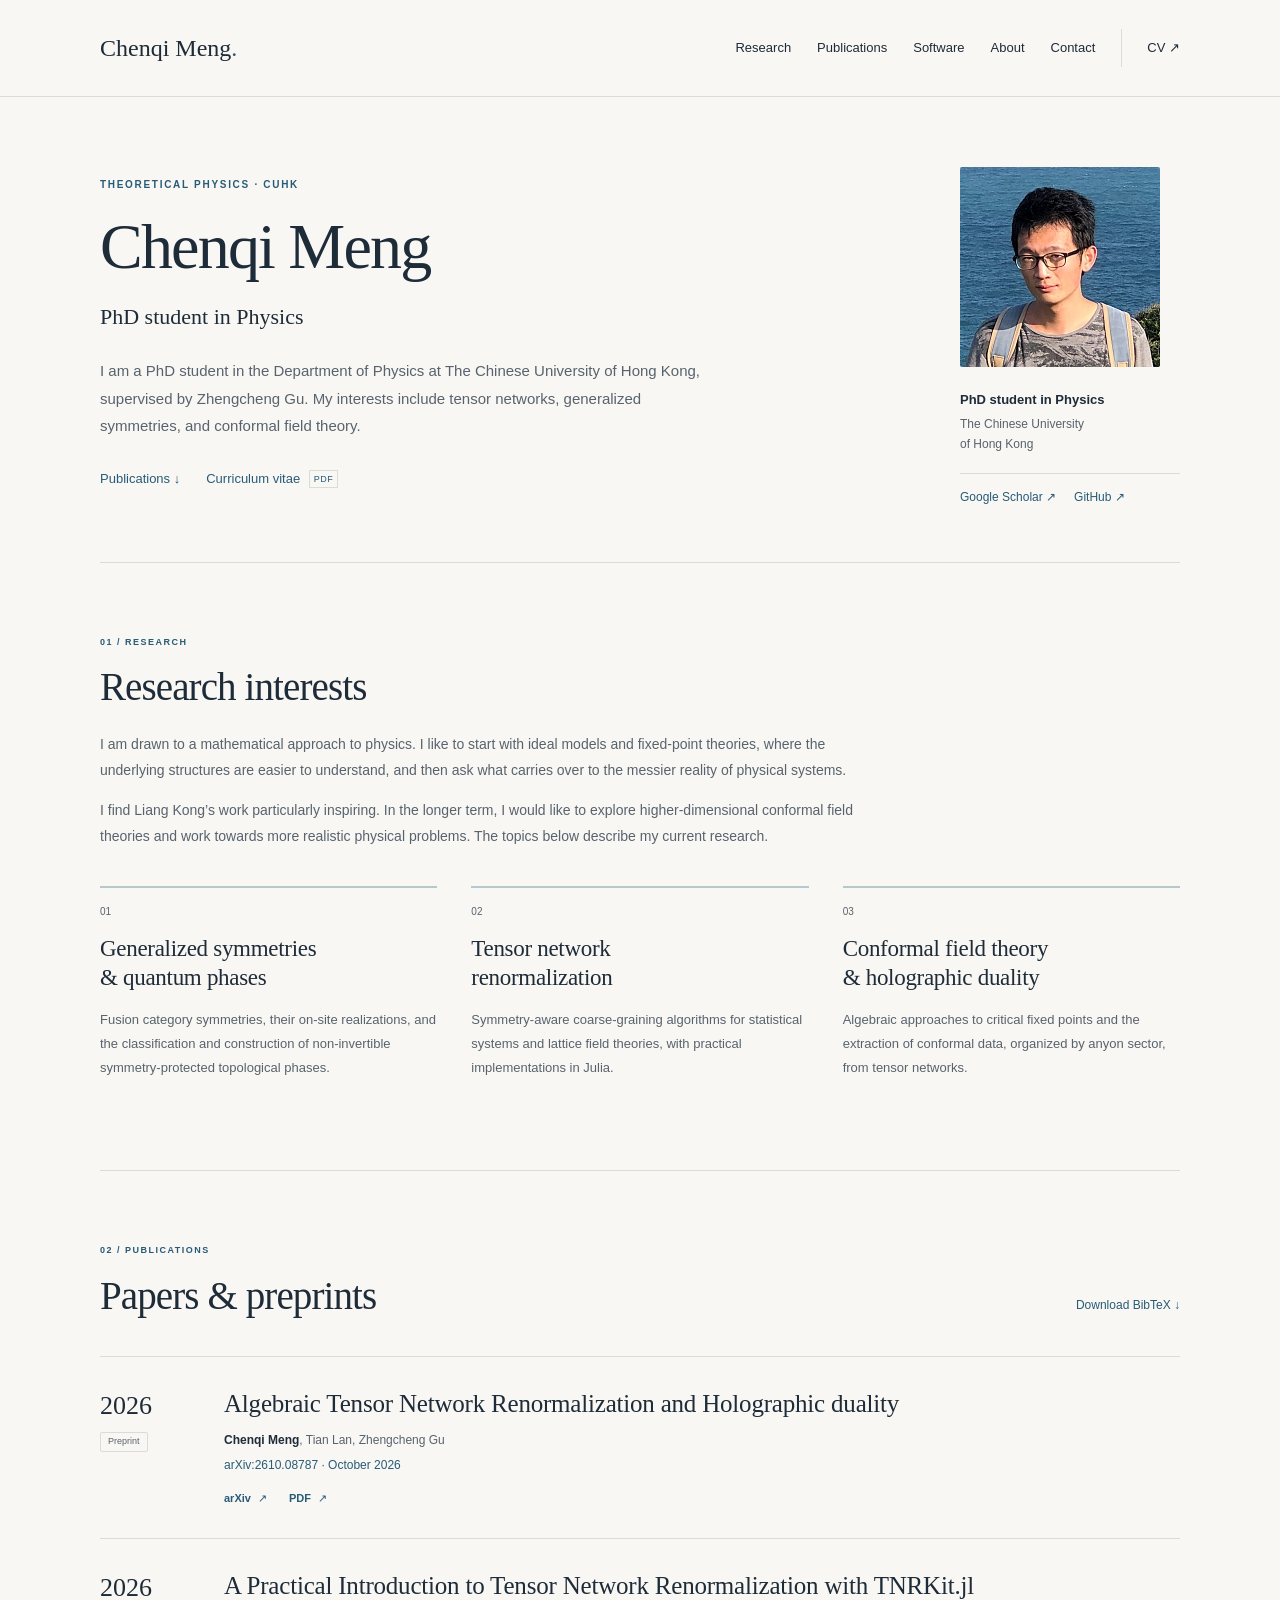
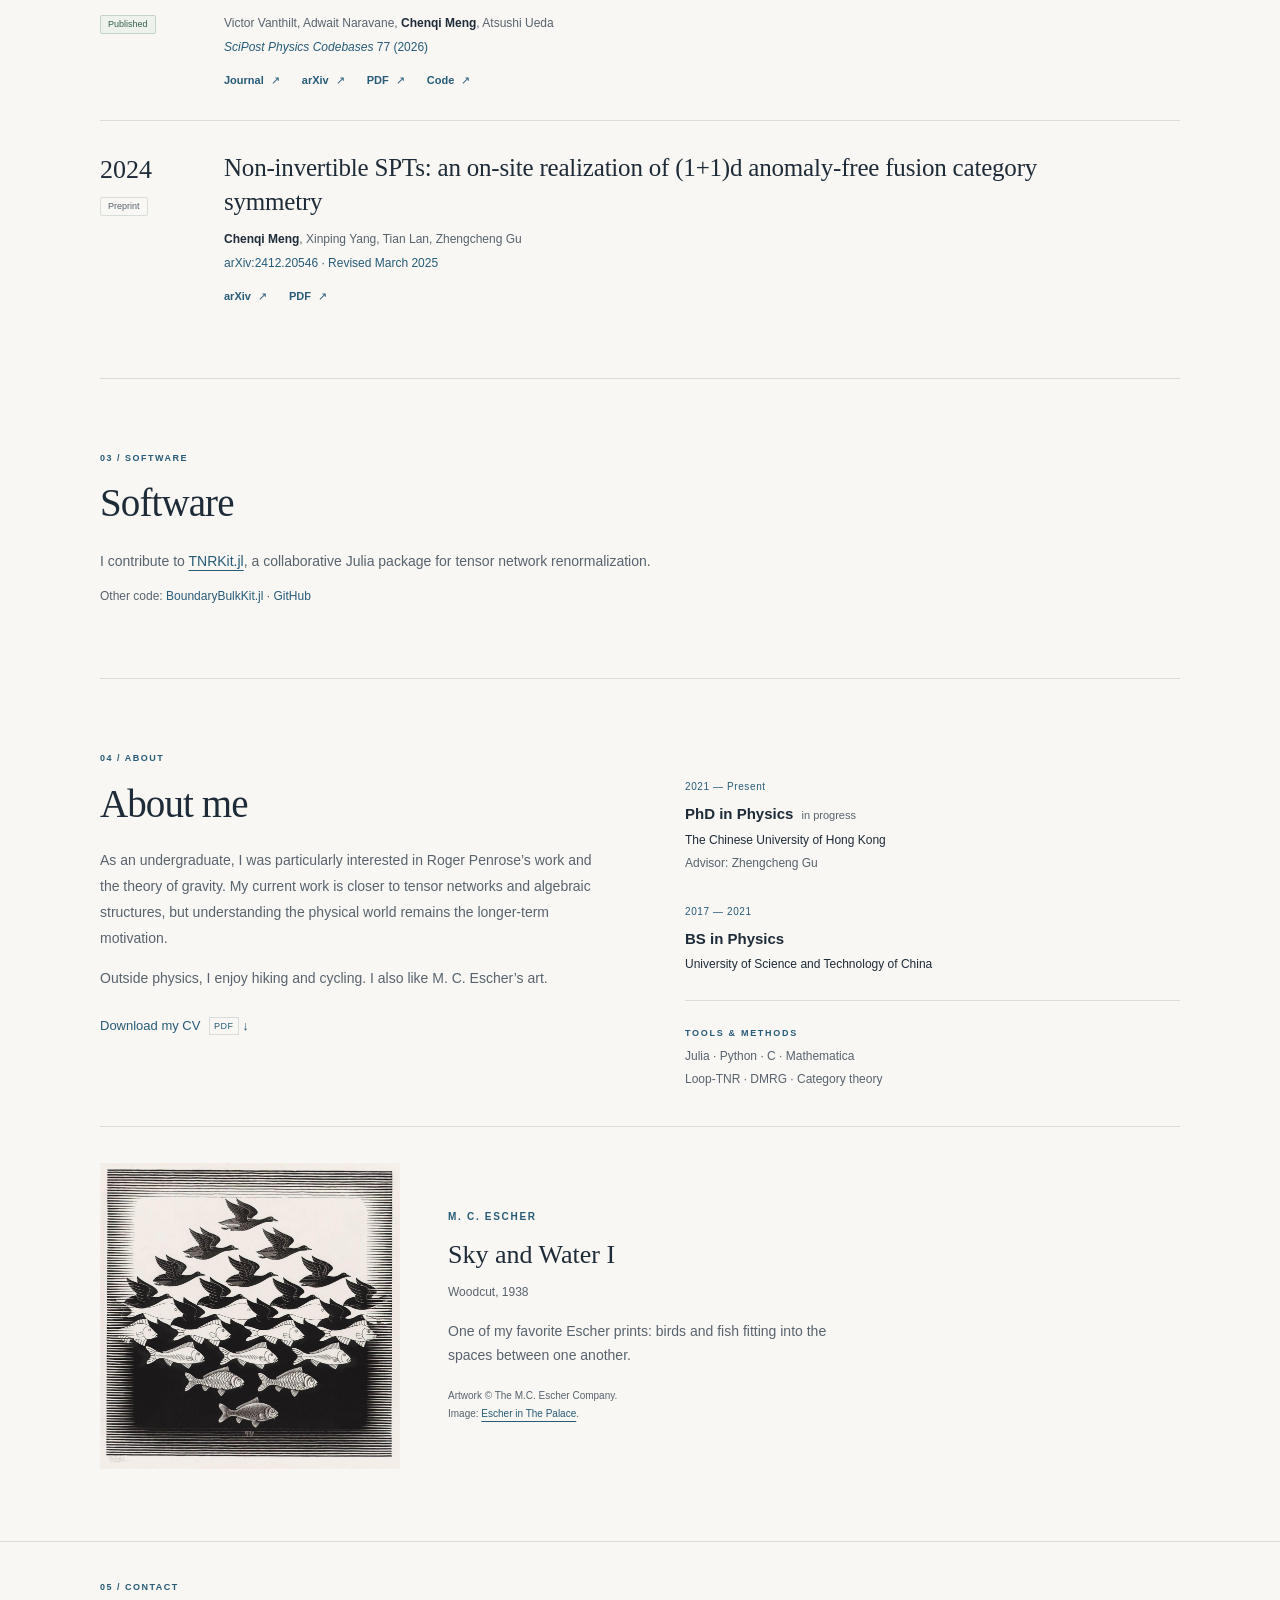
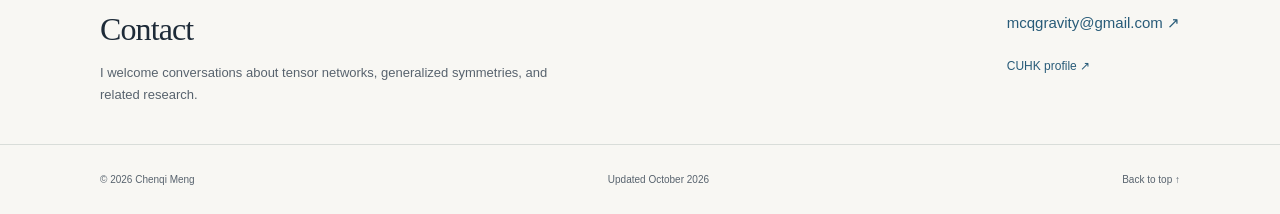
==== index.html @ 66a4c51d "Add Escher Sky and Water I to the personal section with attribution" ====
<!doctype html>
<html lang="en">
<head>
  <meta charset="utf-8">
  <meta name="viewport" content="width=device-width, initial-scale=1">
  <meta name="theme-color" content="#f8f7f3">
  <title>Chenqi Meng — Theoretical Physics</title>
  <meta name="description" content="Chenqi Meng, PhD student in physics at CUHK. Research in tensor networks, generalized symmetries, quantum phases, and conformal field theory.">
  <link rel="canonical" href="https://chenqitrg.github.io/">
  <meta property="og:type" content="website">
  <meta property="og:title" content="Chenqi Meng — Theoretical Physics">
  <meta property="og:description" content="PhD student in physics at CUHK. Research interests, publications, and contact information.">
  <meta property="og:url" content="https://chenqitrg.github.io/">
  <meta property="og:image" content="https://chenqitrg.github.io/assets/chenqi-meng.jpg">
  <meta property="og:image:alt" content="Portrait of Chenqi Meng">
  <link rel="icon" href="assets/favicon.svg" type="image/svg+xml">
  <link rel="stylesheet" href="styles.css">
</head>
<body>
  <a class="skip-link" href="#main">Skip to content</a>
  <header class="site-header">
    <div class="header-inner">
      <a class="wordmark" href="#top" aria-label="Chenqi Meng, home">Chenqi Meng<span class="wordmark-dot" aria-hidden="true">.</span></a>
      <nav aria-label="Main navigation">
        <a href="#research">Research</a>
        <a href="#publications">Publications</a>
        <a href="#software">Software</a>
        <a href="#about">About</a>
        <a href="#contact">Contact</a>
        <a class="nav-cv" href="assets/chenqi-meng-cv.pdf">CV <span aria-hidden="true">↗</span></a>
      </nav>
    </div>
  </header>

  <main id="main">
    <section class="hero wrap" id="top" aria-labelledby="name">
      <div class="hero-main">
        <p class="eyebrow">Theoretical physics · CUHK</p>
        <h1 id="name">Chenqi Meng</h1>
        <p class="hero-subtitle">PhD student in Physics</p>
        <p class="intro">I am a PhD student in the Department of Physics at The Chinese University of Hong Kong, supervised by Zhengcheng Gu. My interests include tensor networks, generalized symmetries, and conformal field theory.</p>
        <div class="hero-links">
          <a class="text-link" href="#publications">Publications <span aria-hidden="true">↓</span></a>
          <a class="text-link" href="assets/chenqi-meng-cv.pdf">Curriculum vitae <span class="file-label">PDF</span></a>
        </div>
      </div>
      <aside class="profile" aria-label="Profile">
        <img src="assets/chenqi-meng.jpg" alt="Chenqi Meng by the sea" width="200" height="200" fetchpriority="high">
        <p class="profile-title">PhD student in Physics</p>
        <p>The Chinese University <br>of Hong Kong</p>
        <div class="profile-links">
          <a href="https://scholar.google.com/citations?user=IQELJroAAAAJ">Google Scholar <span aria-hidden="true">↗</span></a>
          <a href="https://github.com/Chenqitrg">GitHub <span aria-hidden="true">↗</span></a>
        </div>
      </aside>
    </section>

    <section class="section wrap" id="research" aria-labelledby="research-heading">
      <div class="section-heading">
        <p class="section-number" aria-hidden="true">01 / RESEARCH</p>
        <h2 id="research-heading">Research interests</h2>
        <div class="research-perspective">
          <p>I am drawn to a mathematical approach to physics. I like to start with ideal models and fixed-point theories, where the underlying structures are easier to understand, and then ask what carries over to the messier reality of physical systems.</p>
          <p>I find Liang Kong’s work particularly inspiring. In the longer term, I would like to explore higher-dimensional conformal field theories and work towards more realistic physical problems. The topics below describe my current research.</p>
        </div>
      </div>
      <div class="research-grid">
        <article>
          <span class="theme-marker" aria-hidden="true">01</span>
          <h3>Generalized symmetries <br>&amp; quantum phases</h3>
          <p>Fusion category symmetries, their on-site realizations, and the classification and construction of non-invertible symmetry-protected topological phases.</p>
        </article>
        <article>
          <span class="theme-marker" aria-hidden="true">02</span>
          <h3>Tensor network <br>renormalization</h3>
          <p>Symmetry-aware coarse-graining algorithms for statistical systems and lattice field theories, with practical implementations in Julia.</p>
        </article>
        <article>
          <span class="theme-marker" aria-hidden="true">03</span>
          <h3>Conformal field theory <br>&amp; holographic duality</h3>
          <p>Algebraic approaches to critical fixed points and the extraction of conformal data, organized by anyon sector, from tensor networks.</p>
        </article>
      </div>
    </section>

    <section class="section wrap" id="publications" aria-labelledby="publications-heading">
      <div class="section-heading heading-row">
        <div>
          <p class="section-number" aria-hidden="true">02 / PUBLICATIONS</p>
          <h2 id="publications-heading">Papers &amp; preprints</h2>
        </div>
        <a class="text-link section-action" href="assets/publications.bib" download>Download BibTeX <span aria-hidden="true">↓</span></a>
      </div>
      <ol class="publication-list">
        <li class="publication" id="paper-algebraic">
          <div class="publication-meta"><span class="year">2026</span><span class="status">Preprint</span></div>
          <article>
            <h3><a href="https://arxiv.org/abs/2610.08787">Algebraic Tensor Network Renormalization and Holographic duality</a></h3>
            <p class="authors"><strong>Chenqi Meng</strong>, Tian Lan, Zhengcheng Gu</p>
            <p class="venue">arXiv:2610.08787 · October 2026</p>
            <div class="paper-links">
              <a href="https://arxiv.org/abs/2610.08787">arXiv <span aria-hidden="true">↗</span></a>
              <a href="https://arxiv.org/pdf/2610.08787" aria-label="Read Algebraic Tensor Network Renormalization PDF">PDF <span aria-hidden="true">↗</span></a>
            </div>
          </article>
        </li>
        <li class="publication" id="paper-tnrkit">
          <div class="publication-meta"><span class="year">2026</span><span class="status published">Published</span></div>
          <article>
            <h3><a href="https://doi.org/10.21468/SciPostPhysCodeb.77">A Practical Introduction to Tensor Network Renormalization with TNRKit.jl</a></h3>
            <p class="authors">Victor Vanthilt, Adwait Naravane, <strong>Chenqi Meng</strong>, Atsushi Ueda</p>
            <p class="venue"><em>SciPost Physics Codebases</em> 77 (2026)</p>
            <div class="paper-links">
              <a href="https://doi.org/10.21468/SciPostPhysCodeb.77">Journal <span aria-hidden="true">↗</span></a>
              <a href="https://arxiv.org/abs/2604.06922">arXiv <span aria-hidden="true">↗</span></a>
              <a href="https://arxiv.org/pdf/2604.06922" aria-label="Read TNRKit.jl paper PDF">PDF <span aria-hidden="true">↗</span></a>
              <a href="https://github.com/QuantumKitHub/TNRKit.jl">Code <span aria-hidden="true">↗</span></a>
            </div>
          </article>
        </li>
        <li class="publication" id="paper-spt">
          <div class="publication-meta"><span class="year">2024</span><span class="status">Preprint</span></div>
          <article>
            <h3><a href="https://arxiv.org/abs/2412.20546">Non-invertible SPTs: an on-site realization of (1+1)d anomaly-free fusion category symmetry</a></h3>
            <p class="authors"><strong>Chenqi Meng</strong>, Xinping Yang, Tian Lan, Zhengcheng Gu</p>
            <p class="venue">arXiv:2412.20546 · Revised March 2025</p>
            <div class="paper-links">
              <a href="https://arxiv.org/abs/2412.20546">arXiv <span aria-hidden="true">↗</span></a>
              <a href="https://arxiv.org/pdf/2412.20546" aria-label="Read Non-invertible SPTs PDF">PDF <span aria-hidden="true">↗</span></a>
            </div>
          </article>
        </li>
      </ol>
    </section>

    <section class="section wrap" id="software" aria-labelledby="software-heading">
      <div class="section-heading">
        <p class="section-number" aria-hidden="true">03 / SOFTWARE</p>
        <h2 id="software-heading">Software</h2>
      </div>
      <p class="software-note">I contribute to <a href="https://github.com/QuantumKitHub/TNRKit.jl">TNRKit.jl</a>, a collaborative Julia package for tensor network renormalization.</p>
      <p class="software-more">Other code: <a class="text-link" href="https://github.com/Chenqitrg/BoundaryBulkKit.jl">BoundaryBulkKit.jl</a> · <a class="text-link" href="https://github.com/Chenqitrg">GitHub</a></p>
    </section>

    <section class="section wrap about-grid" id="about" aria-labelledby="about-heading">
      <div class="section-heading">
        <p class="section-number" aria-hidden="true">04 / ABOUT</p>
        <h2 id="about-heading">About me</h2>
        <div class="personal-note">
          <p>As an undergraduate, I was particularly interested in Roger Penrose’s work and the theory of gravity. My current work is closer to tensor networks and algebraic structures, but understanding the physical world remains the longer-term motivation.</p>
          <p>Outside physics, I enjoy hiking and cycling. I also like M. C. Escher’s art.</p>
        </div>
        <a class="text-link" href="assets/chenqi-meng-cv.pdf">Download my CV <span class="file-label">PDF</span> <span aria-hidden="true">↓</span></a>
      </div>
      <div class="education">
        <article>
          <p class="education-date">2021 — Present</p>
          <h3>PhD in Physics <span class="degree-note">in progress</span></h3>
          <p>The Chinese University of Hong Kong</p>
          <p class="muted">Advisor: Zhengcheng Gu</p>
        </article>
        <article>
          <p class="education-date">2017 — 2021</p>
          <h3>BS in Physics</h3>
          <p>University of Science and Technology of China</p>
        </article>
        <p class="methods"><span class="eyebrow">Tools &amp; methods</span><br>Julia · Python · C · Mathematica<br>Loop-TNR · DMRG · Category theory</p>
      </div>
      <figure class="escher-art" id="escher">
        <a href="https://escherinhetpaleis.nl/en/about-escher/masterpieces/sky-and-water-i" aria-label="View Sky and Water I at Escher in The Palace">
          <img src="assets/escher-sky-and-water-i.jpg" alt="Escher’s Sky and Water I: black birds above and white fish below interlock in a shared pattern at the centre." width="1200" height="1223" loading="lazy" decoding="async">
        </a>
        <figcaption>
          <p class="eyebrow">M. C. Escher</p>
          <h3><cite>Sky and Water I</cite></h3>
          <p class="artwork-date">Woodcut, 1938</p>
          <p class="artwork-note">One of my favorite Escher prints: birds and fish fitting into the spaces between one another.</p>
          <p class="artwork-credit">Artwork © The M.C. Escher Company.<br>Image: <a href="https://escherinhetpaleis.nl/en/about-escher/masterpieces/sky-and-water-i">Escher in The Palace</a>.</p>
        </figcaption>
      </figure>
    </section>

    <section class="contact-band" id="contact" aria-labelledby="contact-heading">
      <div class="wrap contact-inner">
        <div>
          <p class="section-number">05 / CONTACT</p>
          <h2 id="contact-heading">Contact</h2>
          <p>I welcome conversations about tensor networks, generalized symmetries, and related research.</p>
        </div>
        <div class="contact-links">
          <a class="email-link" href="mailto:mcqgravity@gmail.com">mcqgravity@gmail.com <span aria-hidden="true">↗</span></a>
          <a href="https://app.phy.cuhk.edu.hk/postgraduates/meng-chenqi/">CUHK profile <span aria-hidden="true">↗</span></a>
        </div>
      </div>
    </section>
  </main>
  <footer class="wrap site-footer">
    <p>© 2026 Chenqi Meng</p>
    <p>Updated October 2026</p>
    <a href="#top">Back to top <span aria-hidden="true">↑</span></a>
  </footer>
</body>
</html>
---- styles.css ----
:root {
  --paper: #f8f7f3;
  --ink: #1e2b38;
  --muted: #58636e;
  --blue: #285b78;
  --line: #d9ddd9;
  --serif: "Iowan Old Style", "Palatino Linotype", "Book Antiqua", Palatino, Georgia, serif;
  --sans: -apple-system, BlinkMacSystemFont, "Segoe UI", Helvetica, Arial, sans-serif;
}
* { box-sizing: border-box; }
html { scroll-behavior: smooth; scroll-padding-top: 100px; }
body { margin: 0; background: var(--paper); color: var(--ink); font: 16px/1.7 var(--sans); -webkit-font-smoothing: antialiased; }
::selection { background: #d5e6ed; color: var(--ink); }
a { color: inherit; text-decoration-thickness: 1px; text-underline-offset: 4px; }
a:hover { color: var(--blue); }
a:focus-visible { outline: 2px solid var(--blue); outline-offset: 5px; border-radius: 2px; }
p, h1, h2, h3 { margin: 0; }
h1, h2, h3 { font-family: var(--serif); font-weight: 500; }
img { display: block; max-width: 100%; }
.wrap, .header-inner { width: min(1080px, calc(100% - 96px)); margin-inline: auto; }
.skip-link { position: fixed; left: 20px; top: -100px; z-index: 10; background: var(--ink); color: white; padding: 12px 20px; }
.skip-link:focus { top: 10px; }
.site-header { border-bottom: 1px solid var(--line); background: var(--paper); }
.header-inner { min-height: 96px; display: flex; align-items: center; justify-content: space-between; gap: 24px; }
.wordmark { font-family: var(--serif); font-size: 24px; text-decoration: none; white-space: nowrap; }
.wordmark-dot { color: var(--blue); }
nav { display: flex; align-items: center; gap: 26px; }
nav a { font-size: 13px; text-decoration: none; padding: 8px 0; }
nav a:hover { text-decoration: underline; }
nav .nav-cv { border-left: 1px solid var(--line); padding-left: 25px; }
.hero { padding-block: 62px 54px; display: grid; grid-template-columns: minmax(0, 1fr) 220px; gap: 88px; align-items: center; border-bottom: 1px solid var(--line); }
.eyebrow, .section-number { text-transform: uppercase; font-size: 10px; line-height: 1.6; font-weight: 650; letter-spacing: 1.7px; color: var(--blue); }
h1 { font-size: clamp(42px, 5.5vw, 64px); line-height: 1.12; letter-spacing: -1.8px; margin: 18px 0 20px; }
.hero-subtitle { font: 22px/1.4 var(--serif); }
.intro { color: var(--muted); margin-top: 24px; max-width: 620px; font-size: 15px; line-height: 1.85; }
.hero-links { display: flex; gap: 26px; align-items: center; flex-wrap: wrap; margin-top: 28px; }
.button { display: inline-flex; align-items: center; justify-content: space-between; gap: 24px; background: var(--ink); color: #fff; font-size: 12px; font-weight: 550; text-decoration: none; padding: 12px 18px; border: 1px solid var(--ink); }
.button:hover { background: var(--blue); color: white; border-color: var(--blue); }
.text-link { color: var(--blue); font-size: 13px; font-weight: 500; text-decoration: none; }
.text-link:hover { text-decoration: underline; }
.file-label { font: 9px var(--sans); letter-spacing: .5px; padding: 3px 4px; border: 1px solid var(--line); margin-left: 5px; vertical-align: 1px; }
.profile { align-self: center; padding-top: 8px; color: var(--muted); font-size: 12px; line-height: 1.65; }
.profile img { width: 200px; height: 200px; object-fit: cover; border-radius: 2px; margin-bottom: 22px; }
.profile-title { color: var(--ink); font-size: 13px; font-weight: 600; margin-bottom: 5px; }
.profile-links { display: flex; gap: 18px; border-top: 1px solid var(--line); margin-top: 18px; padding-top: 14px; }
.profile-links a { color: var(--blue); text-decoration: none; white-space: nowrap; }
.profile-links a:hover { text-decoration: underline; }
.latest { display: flex; align-items: baseline; gap: 24px; padding-block: 17px; border-block: 1px solid var(--line); }
.latest .eyebrow { flex-shrink: 0; letter-spacing: 1.1px; font-size: 9px; }
.latest-date { font-weight: 400; color: var(--muted); letter-spacing: .7px; margin-left: 8px; }
.latest a { font-size: 12px; color: var(--blue); text-decoration: none; }
.latest a:hover { text-decoration: underline; }
.latest a span { margin-left: 8px; }
.section { padding-block: 72px; border-bottom: 1px solid var(--line); }
.section-number { font-size: 9px; letter-spacing: 1.5px; margin-bottom: 14px; }
h2 { font-size: clamp(29px, 3.3vw, 39px); line-height: 1.25; letter-spacing: -.9px; }
.section-heading > p:last-of-type:not(.section-number) { color: var(--muted); font-size: 14px; max-width: 615px; margin-top: 16px; }
.research-perspective, .personal-note { color: var(--muted); font-size: 14px; line-height: 1.85; margin-top: 20px; }
.research-perspective { max-width: 760px; }
.research-perspective p + p, .personal-note p + p { margin-top: 14px; }
.research-grid { margin-top: 36px; display: grid; grid-template-columns: repeat(3, minmax(0, 1fr)); gap: 34px; }
.research-grid article { border-top: 2px solid #b7c7ce; padding-top: 15px; display: flex; flex-direction: column; align-items: flex-start; }
.theme-marker { font-size: 10px; color: var(--muted); font-variant-numeric: tabular-nums; }
.research-grid h3 { font-size: 23px; line-height: 1.3; margin-top: 14px; letter-spacing: -.3px; }
.research-grid p { font-size: 13px; color: var(--muted); line-height: 1.85; margin: 15px 0 18px; }
.research-grid a { margin-top: auto; font-size: 12px; }
.heading-row { display: flex; justify-content: space-between; gap: 20px; align-items: flex-end; }
.section-action { white-space: nowrap; margin-bottom: 5px; font-size: 12px; }
.publication-list { list-style: none; margin: 35px 0 0; padding: 0; }
.publication { display: grid; grid-template-columns: 100px minmax(0, 1fr); gap: 24px; padding: 30px 0; border-top: 1px solid var(--line); scroll-margin-top: 35px; }
.publication:last-child { padding-bottom: 0; }
.publication-meta { display: flex; flex-direction: column; align-items: flex-start; gap: 10px; padding-top: 2px; }
.year { font-family: var(--serif); font-size: 26px; line-height: 1.3; }
.status { font-size: 9px; color: var(--muted); border: 1px solid var(--line); padding: 1px 7px; border-radius: 2px; }
.status.published { color: #37604f; border-color: #c4d4cb; background: #edf2ec; }
.publication h3 { font-size: 25px; line-height: 1.35; letter-spacing: -.2px; max-width: 825px; }
.publication h3 a { text-decoration: none; }
.publication h3 a:hover { text-decoration: underline; }
.authors { color: var(--muted); font-size: 12px; margin-top: 10px; }
.authors strong { color: var(--ink); font-weight: 600; }
.venue { font-size: 12px; color: var(--blue); margin-top: 4px; }
.paper-summary { font-size: 13px; line-height: 1.85; color: var(--muted); margin-top: 12px; max-width: 770px; }
.paper-links { display: flex; gap: 22px; flex-wrap: wrap; margin-top: 14px; }
.paper-links a { font-size: 11px; font-weight: 600; color: var(--blue); text-decoration: none; }
.paper-links a:hover { text-decoration: underline; }
.paper-links a span { font-weight: 400; margin-left: 4px; }
.software-grid { display: grid; grid-template-columns: 1fr 1fr; gap: 40px; margin-top: 32px; }
.software-item { padding-block: 22px 0; border-top: 1px solid var(--line); }
.software-top { display: flex; justify-content: space-between; align-items: center; gap: 16px; }
.software-top h3 { font-family: var(--sans); font-size: 17px; font-weight: 550; }
.language { font-size: 10px; color: var(--muted); }
.language::before { content: ""; display: inline-block; width: 6px; height: 6px; border-radius: 50%; background: #7d6d95; margin-right: 6px; }
.software-item p { font-size: 13px; line-height: 1.85; color: var(--muted); margin-top: 13px; }
.software-more { color: var(--muted); font-size: 12px; margin-top: 28px; }
.software-more a { font-size: inherit; }
.software-note { max-width: 720px; margin-top: 22px; font-size: 14px; color: var(--muted); }
.software-note a { color: var(--blue); }
#software .software-more { margin-top: 12px; }
.about-grid { display: grid; grid-template-columns: 1fr 1fr; gap: 36px 90px; border-bottom: 0; }
.about-grid .text-link { display: inline-block; margin-top: 23px; }
.escher-art { grid-column: 1 / -1; display: grid; grid-template-columns: 300px minmax(0, 1fr); align-items: center; gap: 48px; margin: 0; padding-top: 36px; border-top: 1px solid var(--line); }
.escher-art > a { display: block; }
.escher-art img { width: 100%; height: auto; }
.escher-art h3 { font-size: 26px; margin-top: 8px; }
.escher-art cite { font-style: normal; }
.artwork-date { font-size: 12px; color: var(--muted); margin-top: 5px; }
.artwork-note { font-size: 14px; color: var(--muted); max-width: 390px; margin-top: 17px; }
.artwork-credit { font-size: 10px; color: var(--muted); line-height: 1.8; margin-top: 20px; }
.artwork-credit a { color: var(--blue); }
.education { padding-top: 27px; }
.education article + article { margin-top: 29px; }
.education-date { color: var(--blue); font-size: 10px; letter-spacing: .6px; margin-bottom: 6px; }
.education h3 { font-family: var(--sans); font-size: 15px; font-weight: 600; line-height: 1.7; }
.degree-note { font-weight: 400; color: var(--muted); font-size: 11px; margin-left: 4px; }
.education article > p:not(.education-date) { font-size: 12px; margin-top: 3px; }
.muted { color: var(--muted); }
.methods { border-top: 1px solid var(--line); padding-top: 20px; margin-top: 25px; font-size: 12px; color: var(--muted); line-height: 1.9; }
.methods .eyebrow { display: inline-block; margin-bottom: 5px; font-size: 9px; }
.contact-band { border-block: 1px solid var(--line); padding-block: 38px; }
.contact-inner { display: grid; grid-template-columns: 1fr auto; align-items: center; gap: 60px; }
.contact-band .section-number { color: var(--blue); }
.contact-band h2 { font-size: 32px; }
.contact-band p:not(.section-number) { max-width: 470px; font-size: 13px; color: var(--muted); margin-top: 13px; }
.contact-links { display: flex; align-items: flex-start; flex-direction: column; gap: 14px; }
.contact-links a { color: var(--blue); font-size: 12px; text-decoration: none; }
.contact-links a:hover { text-decoration: underline; }
.contact-links .email-link { color: var(--blue); font-size: 15px; padding-bottom: 7px; }
.site-footer { display: flex; justify-content: space-between; align-items: center; gap: 20px; padding-block: 26px; font-size: 10px; color: var(--muted); }
.site-footer a { text-decoration: none; }
.site-footer a:hover { text-decoration: underline; }
@media (min-width: 1500px) { .hero { padding-top: 72px; } }
@media (max-width: 950px) {
  .wrap, .header-inner { width: calc(100% - 64px); }
  nav { gap: 17px; }
  nav .nav-cv { padding-left: 17px; }
  .hero { gap: 40px; grid-template-columns: minmax(0, 1fr) 200px; padding-top: 60px; }
  .hero-subtitle { font-size: 22px; }
  .research-grid { gap: 24px; }
  .research-grid h3 { font-size: 21px; }
  .about-grid { gap: 50px; }
  .latest { align-items: flex-start; }
  .contact-inner { gap: 30px; }
}
@media (max-width: 700px) {
  html { scroll-padding-top: 25px; }
  .wrap, .header-inner { width: calc(100% - 40px); }
  .header-inner { flex-direction: column; align-items: flex-start; gap: 7px; padding-block: 18px 13px; }
  .wordmark { font-size: 23px; }
  nav { gap: 18px; flex-wrap: wrap; width: 100%; }
  nav a { font-size: 11px; }
  nav .nav-cv { padding-left: 16px; }
  .hero { padding-block: 45px 35px; grid-template-columns: 1fr; gap: 32px; }
  h1 { font-size: 48px; letter-spacing: -1.5px; margin-top: 14px; }
  .hero-subtitle { font-size: 22px; }
  .intro { font-size: 14px; }
  .profile { display: grid; grid-template-columns: 100px 1fr; column-gap: 20px; align-content: start; padding-top: 0; }
  .profile img { width: 100px; height: 100px; margin: 0; grid-row: 1 / 4; }
  .profile-title { align-self: end; font-size: 12px; margin: 0; }
  .profile > p:not(.profile-title) { font-size: 11px; }
  .profile br { display: none; }
  .profile-links { border: 0; margin: 5px 0 0; padding: 0; font-size: 11px; }
  .latest { flex-direction: column; gap: 7px; }
  .latest a { font-size: 12px; }
  .section { padding-block: 45px; }
  .research-grid { grid-template-columns: 1fr; gap: 28px; margin-top: 28px; }
  .research-grid h3 { font-size: 24px; margin-top: 8px; }
  .research-grid h3 br { display: none; }
  .research-grid p { margin-block: 10px 12px; font-size: 14px; }
  .heading-row { flex-direction: column; align-items: flex-start; gap: 15px; }
  .publication-list { margin-top: 18px; }
  .publication { grid-template-columns: 1fr; gap: 13px; padding-block: 26px; }
  .publication-meta { flex-direction: row; align-items: center; gap: 12px; }
  .year { font-size: 20px; }
  .publication h3 { font-size: 24px; }
  .authors, .venue { font-size: 12px; }
  .paper-summary { font-size: 14px; }
  .paper-links { gap: 25px; }
  .paper-links a { font-size: 12px; padding-block: 4px; }
  .software-grid { grid-template-columns: 1fr; gap: 28px; margin-top: 25px; }
  .software-item p { font-size: 14px; }
  .about-grid { grid-template-columns: 1fr; gap: 25px; }
  .escher-art { grid-template-columns: 1fr; gap: 22px; padding-top: 28px; }
  .escher-art > a { width: min(100%, 320px); }
  .education { padding-top: 0; }
  .education article > p:not(.education-date) { font-size: 13px; }
  .contact-inner { grid-template-columns: 1fr; gap: 26px; }
  .contact-band { padding-block: 38px; }
  .site-footer { flex-wrap: wrap; gap: 10px 18px; padding-block: 20px; }
}
@media (max-width: 370px) {
  nav { gap: 13px; }
  nav .nav-cv { padding-left: 10px; }
  h1 { font-size: 48px; }
  .hero-links { gap: 18px; }
  .profile { column-gap: 14px; }
  .profile-links { gap: 12px; }
}
@media (prefers-reduced-motion: reduce) { html { scroll-behavior: auto; } }
@media print {
  body { background: white; color: black; }
  .site-header, .hero-links, .latest, .site-footer, .section-action, .skip-link { display: none; }
  .wrap { width: 100%; }
  .hero { padding-block: 10px 25px; }
  .section { padding-block: 25px; }
  .publication, .research-grid article, .software-item, .education article { break-inside: avoid; }
  .contact-band { background: white; color: black; padding-block: 20px; border-top: 1px solid #ccc; }
  .contact-band p, .contact-band a, .contact-band .section-number { color: black !important; }
  a { text-decoration: none; }
}
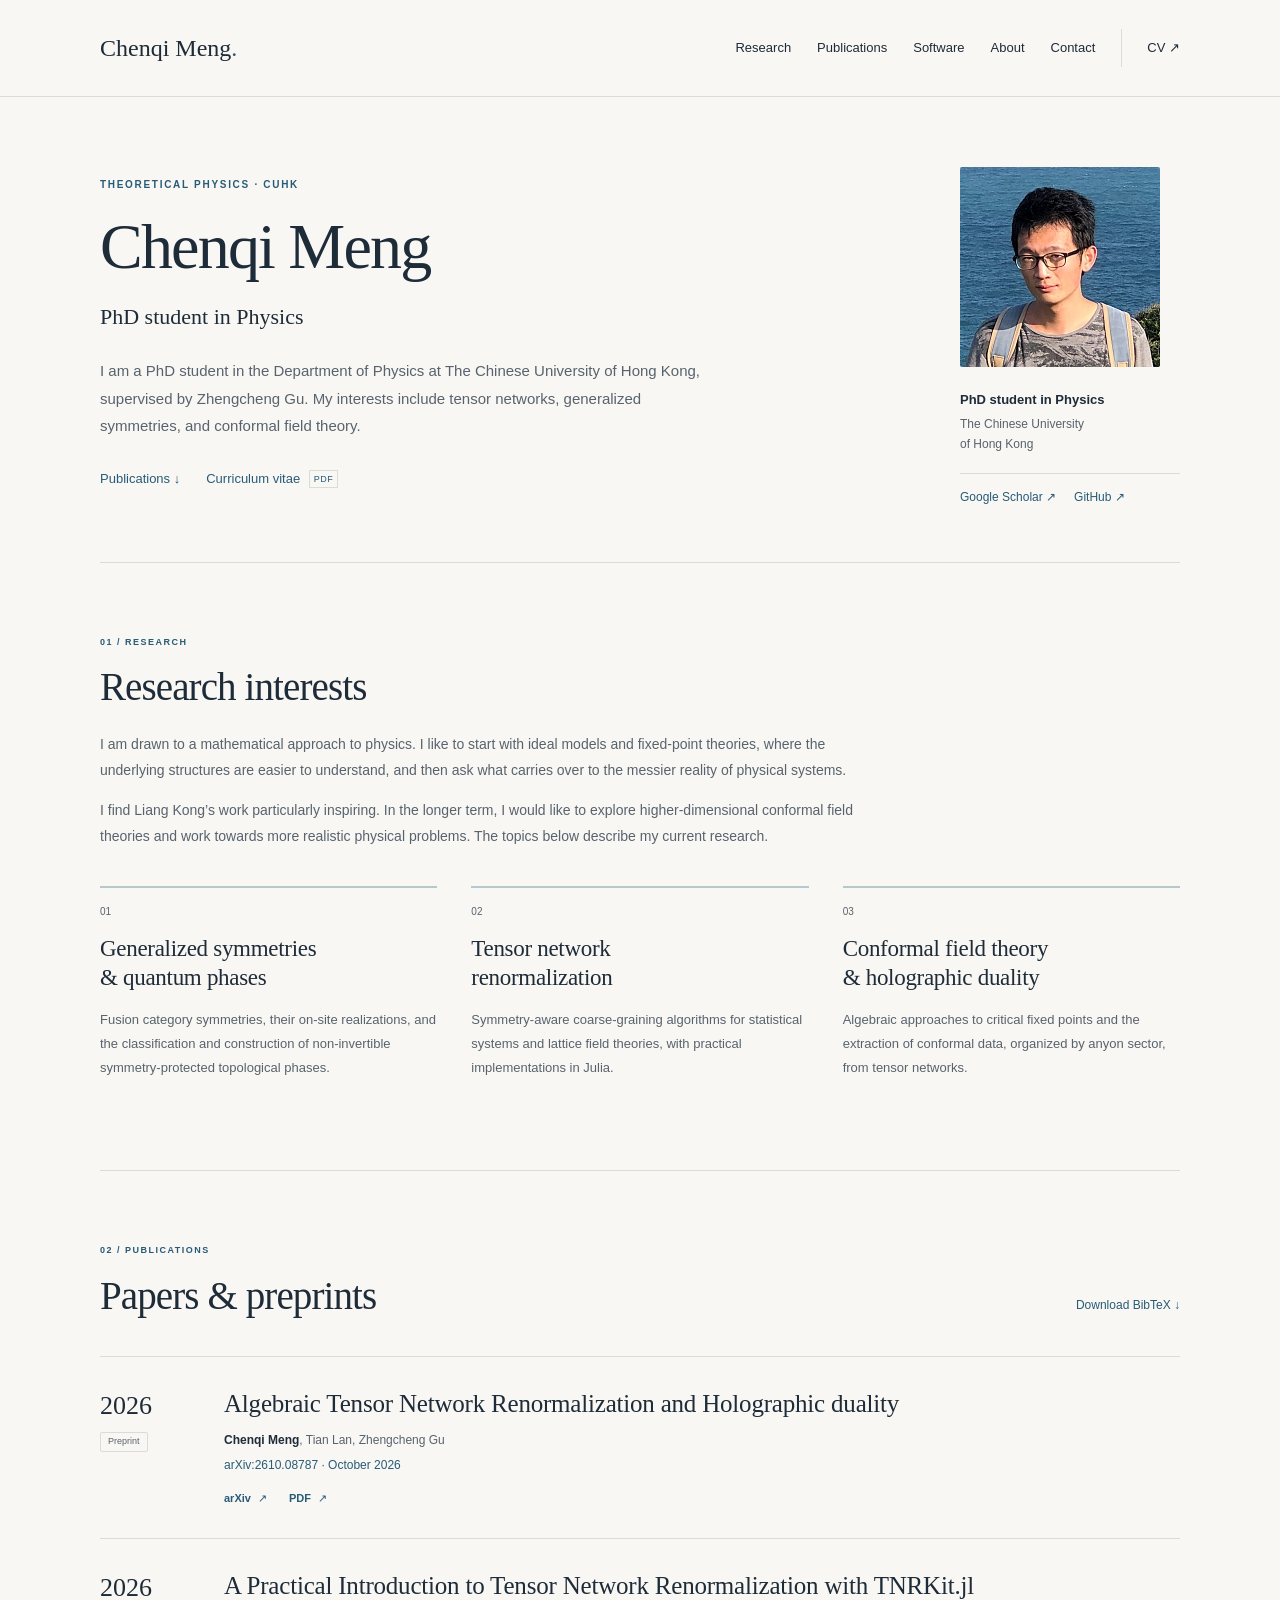
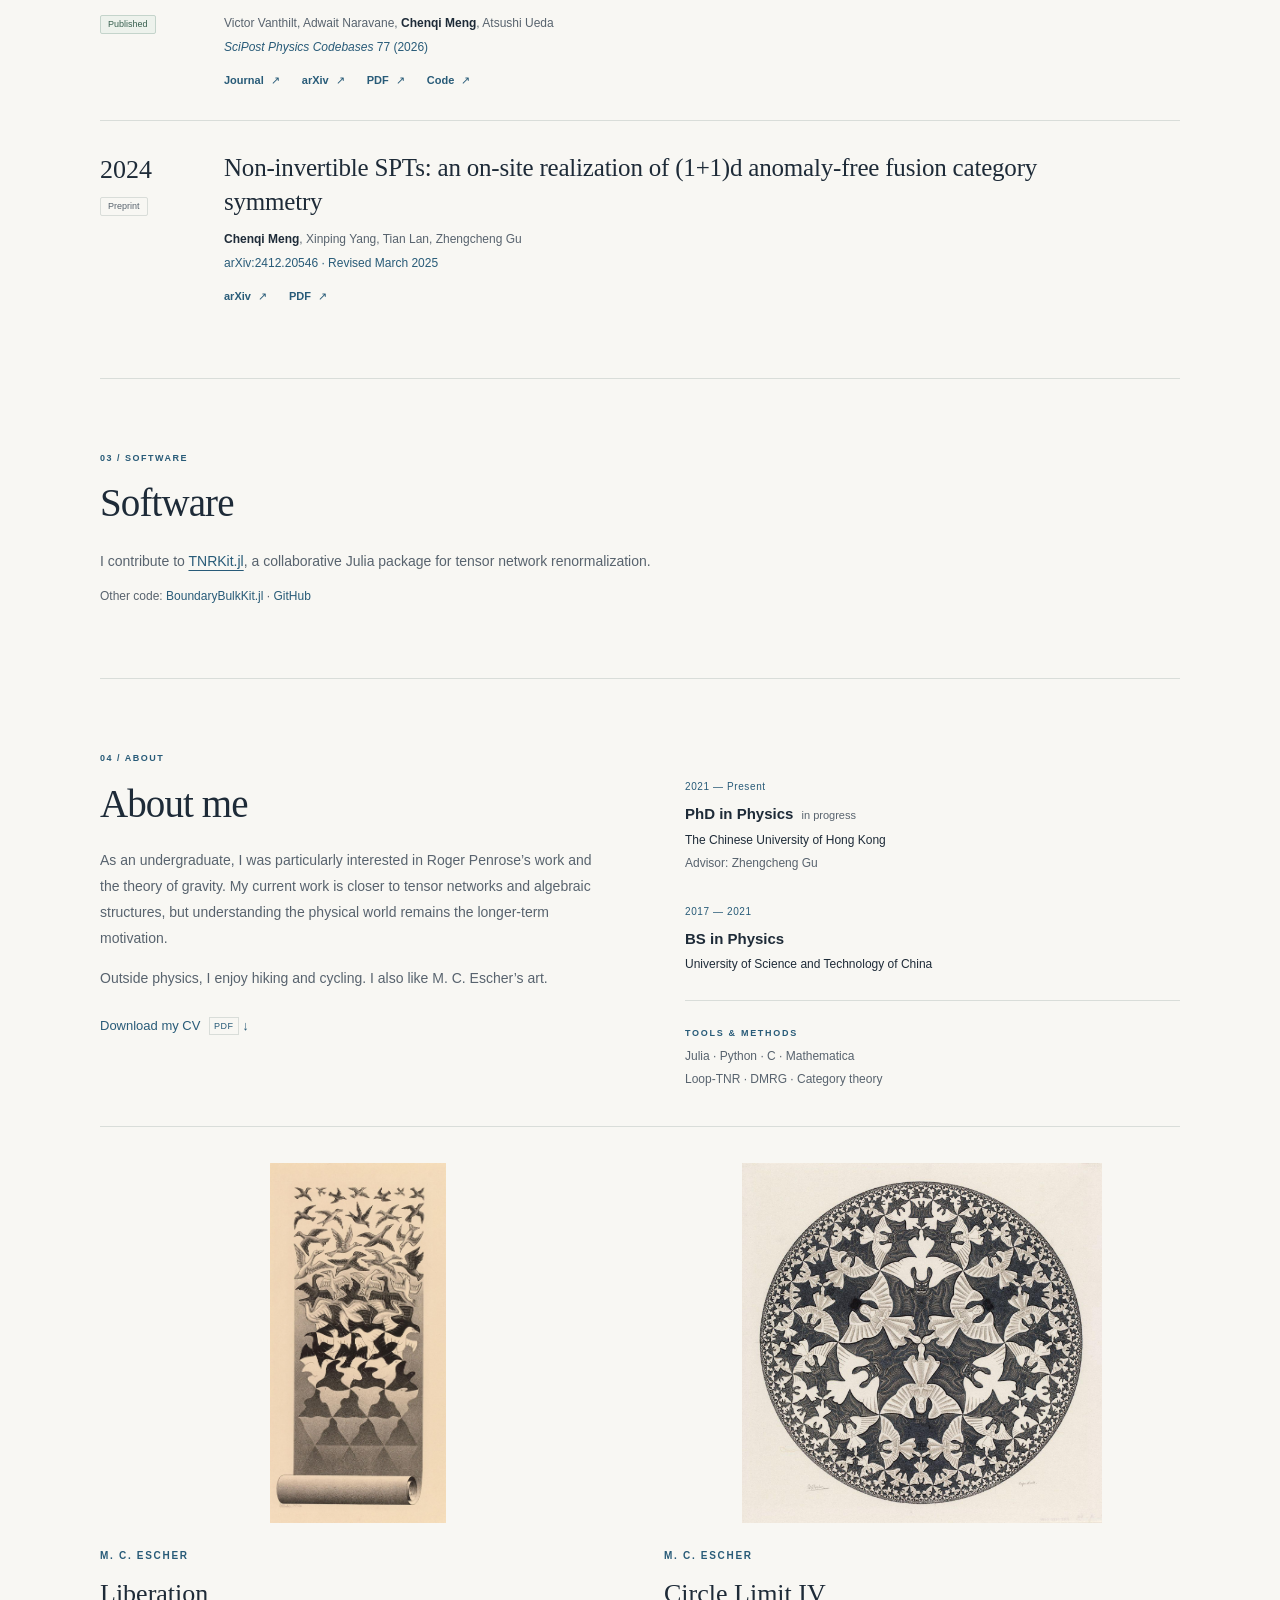
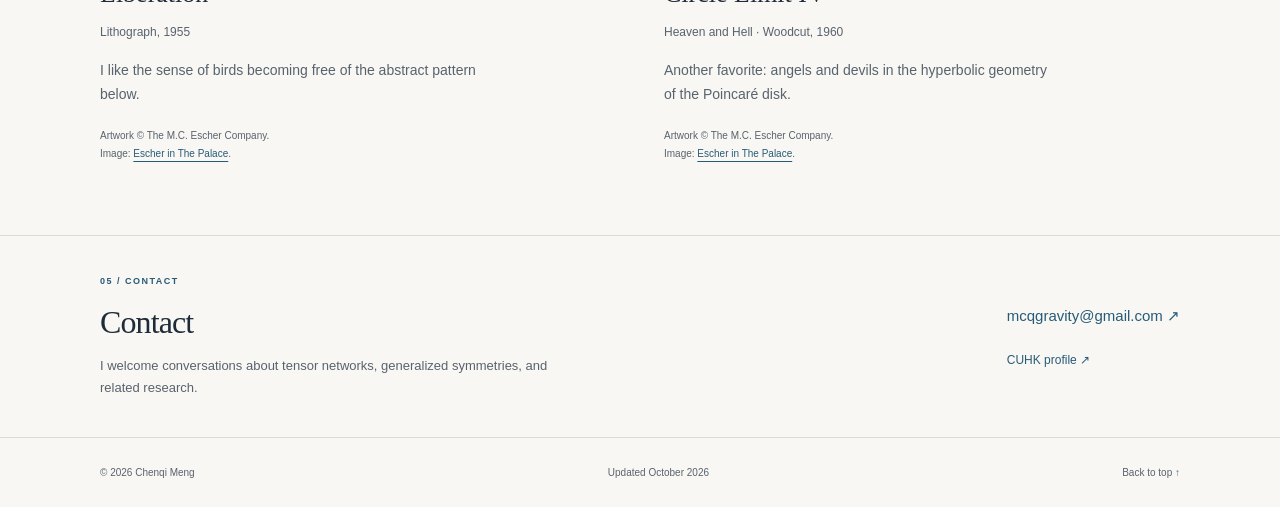
==== commit 49231fd5: "Replace Escher selection with Liberation and Circle Limit IV" ====
--- a/index.html
+++ b/index.html
@@ -166,18 +166,32 @@
         </article>
         <p class="methods"><span class="eyebrow">Tools &amp; methods</span><br>Julia · Python · C · Mathematica<br>Loop-TNR · DMRG · Category theory</p>
       </div>
-      <figure class="escher-art" id="escher">
-        <a href="https://escherinhetpaleis.nl/en/about-escher/masterpieces/sky-and-water-i" aria-label="View Sky and Water I at Escher in The Palace">
-          <img src="assets/escher-sky-and-water-i.jpg" alt="Escher’s Sky and Water I: black birds above and white fish below interlock in a shared pattern at the centre." width="1200" height="1223" loading="lazy" decoding="async">
-        </a>
-        <figcaption>
-          <p class="eyebrow">M. C. Escher</p>
-          <h3><cite>Sky and Water I</cite></h3>
-          <p class="artwork-date">Woodcut, 1938</p>
-          <p class="artwork-note">One of my favorite Escher prints: birds and fish fitting into the spaces between one another.</p>
-          <p class="artwork-credit">Artwork © The M.C. Escher Company.<br>Image: <a href="https://escherinhetpaleis.nl/en/about-escher/masterpieces/sky-and-water-i">Escher in The Palace</a>.</p>
-        </figcaption>
-      </figure>
+      <div class="escher-gallery" id="escher">
+        <figure class="escher-art">
+          <a href="https://escherinhetpaleis.nl/en/about-escher/escher-today/liberation-print-1955" aria-label="View Liberation at Escher in The Palace">
+            <img src="assets/escher-liberation.jpg" alt="A vertical scroll unfolds from geometric shapes at the bottom into birds flying freely in different directions above." width="778" height="1600" loading="lazy" decoding="async">
+          </a>
+          <figcaption>
+            <p class="eyebrow">M. C. Escher</p>
+            <h3><cite>Liberation</cite></h3>
+            <p class="artwork-date">Lithograph, 1955</p>
+            <p class="artwork-note">I like the sense of birds becoming free of the abstract pattern below.</p>
+            <p class="artwork-credit">Artwork © The M.C. Escher Company.<br>Image: <a href="https://escherinhetpaleis.nl/en/about-escher/escher-today/liberation-print-1955">Escher in The Palace</a>.</p>
+          </figcaption>
+        </figure>
+        <figure class="escher-art">
+          <a href="https://escherinhetpaleis.nl/en/escher-today/circle-limit-iv-heaven-and-hell" aria-label="View Circle Limit IV at Escher in The Palace">
+            <img src="assets/escher-circle-limit-iv.jpg" alt="Black devils and pale angels interlock inside a circular disk, becoming smaller towards its edge." width="1200" height="1200" loading="lazy" decoding="async">
+          </a>
+          <figcaption>
+            <p class="eyebrow">M. C. Escher</p>
+            <h3><cite>Circle Limit IV</cite></h3>
+            <p class="artwork-date">Heaven and Hell · Woodcut, 1960</p>
+            <p class="artwork-note">Another favorite: angels and devils in the hyperbolic geometry of the Poincaré disk.</p>
+            <p class="artwork-credit">Artwork © The M.C. Escher Company.<br>Image: <a href="https://escherinhetpaleis.nl/en/escher-today/circle-limit-iv-heaven-and-hell">Escher in The Palace</a>.</p>
+          </figcaption>
+        </figure>
+      </div>
     </section>
 
     <section class="contact-band" id="contact" aria-labelledby="contact-heading">
--- a/styles.css
+++ b/styles.css
@@ -98,9 +98,10 @@
 #software .software-more { margin-top: 12px; }
 .about-grid { display: grid; grid-template-columns: 1fr 1fr; gap: 36px 90px; border-bottom: 0; }
 .about-grid .text-link { display: inline-block; margin-top: 23px; }
-.escher-art { grid-column: 1 / -1; display: grid; grid-template-columns: 300px minmax(0, 1fr); align-items: center; gap: 48px; margin: 0; padding-top: 36px; border-top: 1px solid var(--line); }
-.escher-art > a { display: block; }
-.escher-art img { width: 100%; height: auto; }
+.escher-gallery { grid-column: 1 / -1; display: grid; grid-template-columns: repeat(2, minmax(0, 1fr)); gap: 48px; padding-top: 36px; border-top: 1px solid var(--line); }
+.escher-art { margin: 0; min-width: 0; }
+.escher-art > a { display: flex; align-items: center; justify-content: center; height: 360px; margin-bottom: 25px; }
+.escher-art img { width: auto; height: auto; max-width: 100%; max-height: 360px; }
 .escher-art h3 { font-size: 26px; margin-top: 8px; }
 .escher-art cite { font-style: normal; }
 .artwork-date { font-size: 12px; color: var(--muted); margin-top: 5px; }
@@ -179,8 +180,8 @@
   .software-grid { grid-template-columns: 1fr; gap: 28px; margin-top: 25px; }
   .software-item p { font-size: 14px; }
   .about-grid { grid-template-columns: 1fr; gap: 25px; }
-  .escher-art { grid-template-columns: 1fr; gap: 22px; padding-top: 28px; }
-  .escher-art > a { width: min(100%, 320px); }
+  .escher-gallery { grid-template-columns: 1fr; gap: 36px; padding-top: 28px; }
+  .escher-art > a { max-width: 360px; }
   .education { padding-top: 0; }
   .education article > p:not(.education-date) { font-size: 13px; }
   .contact-inner { grid-template-columns: 1fr; gap: 26px; }
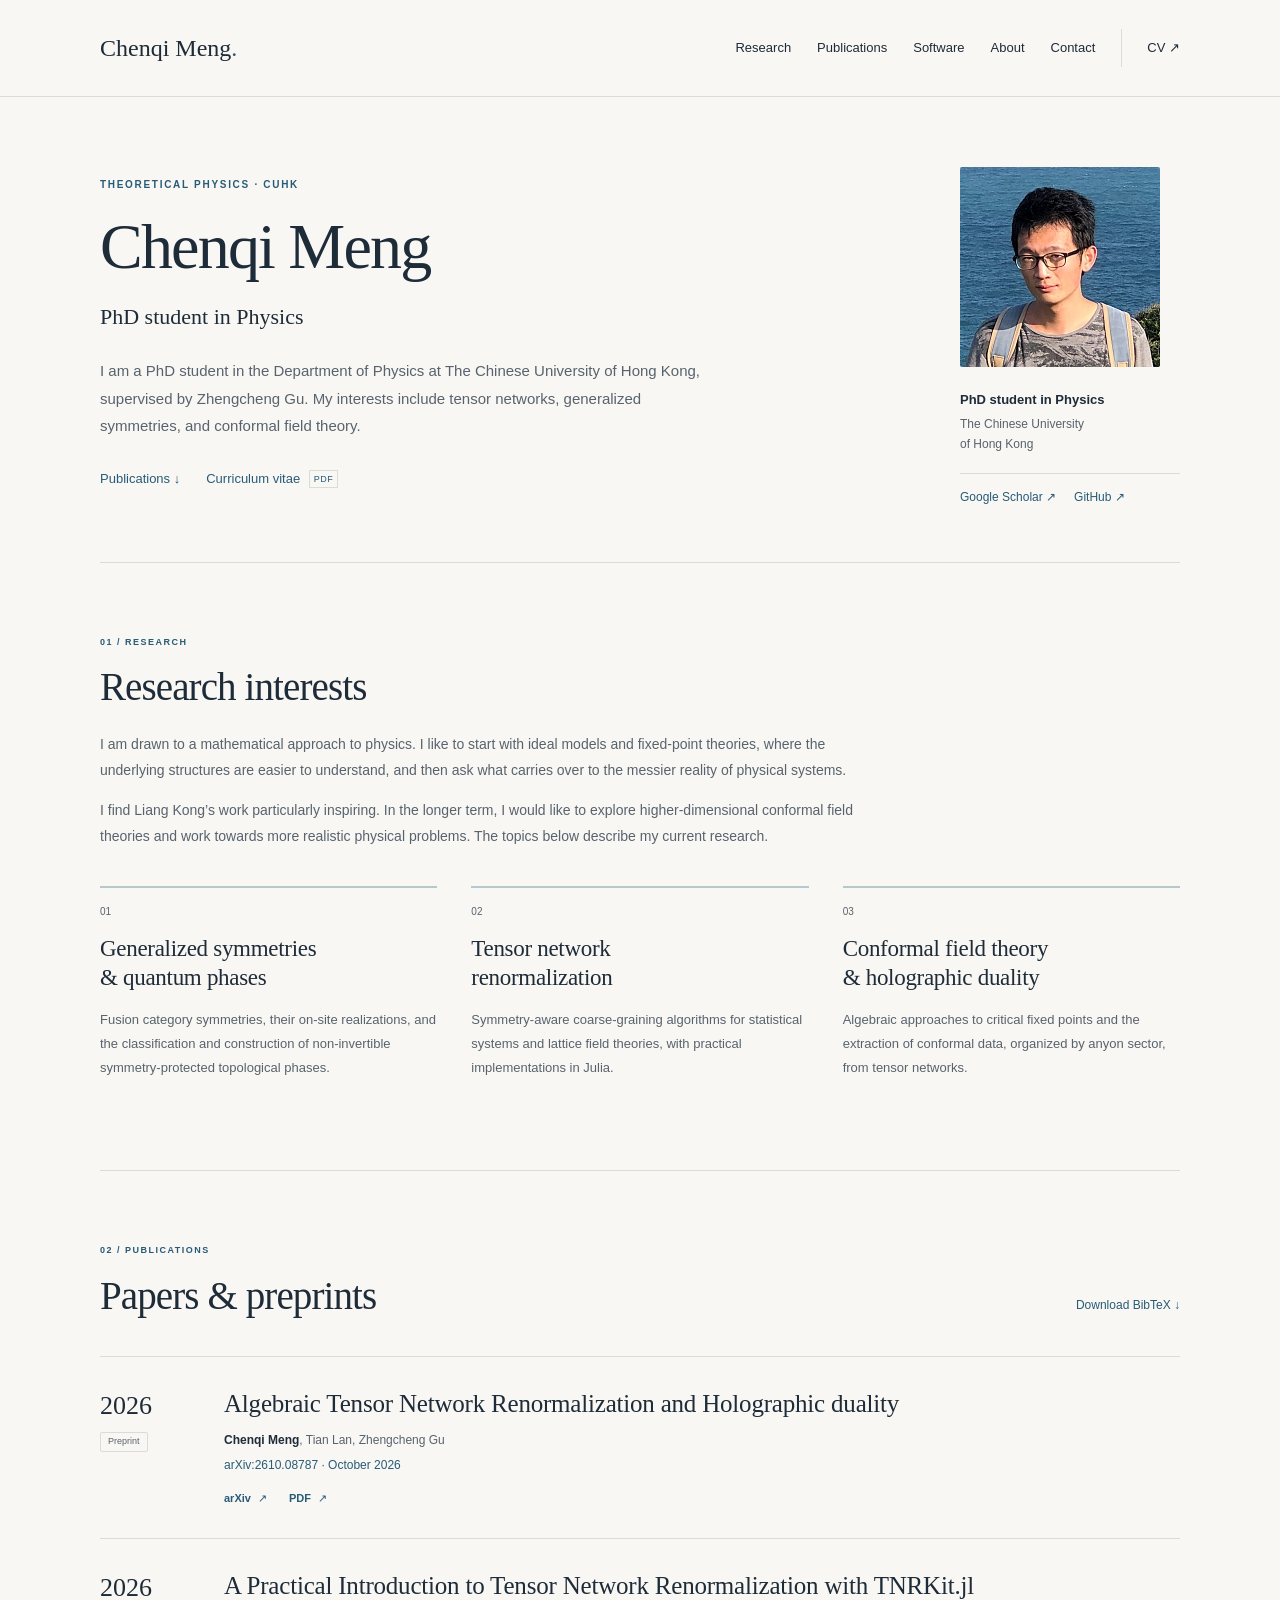
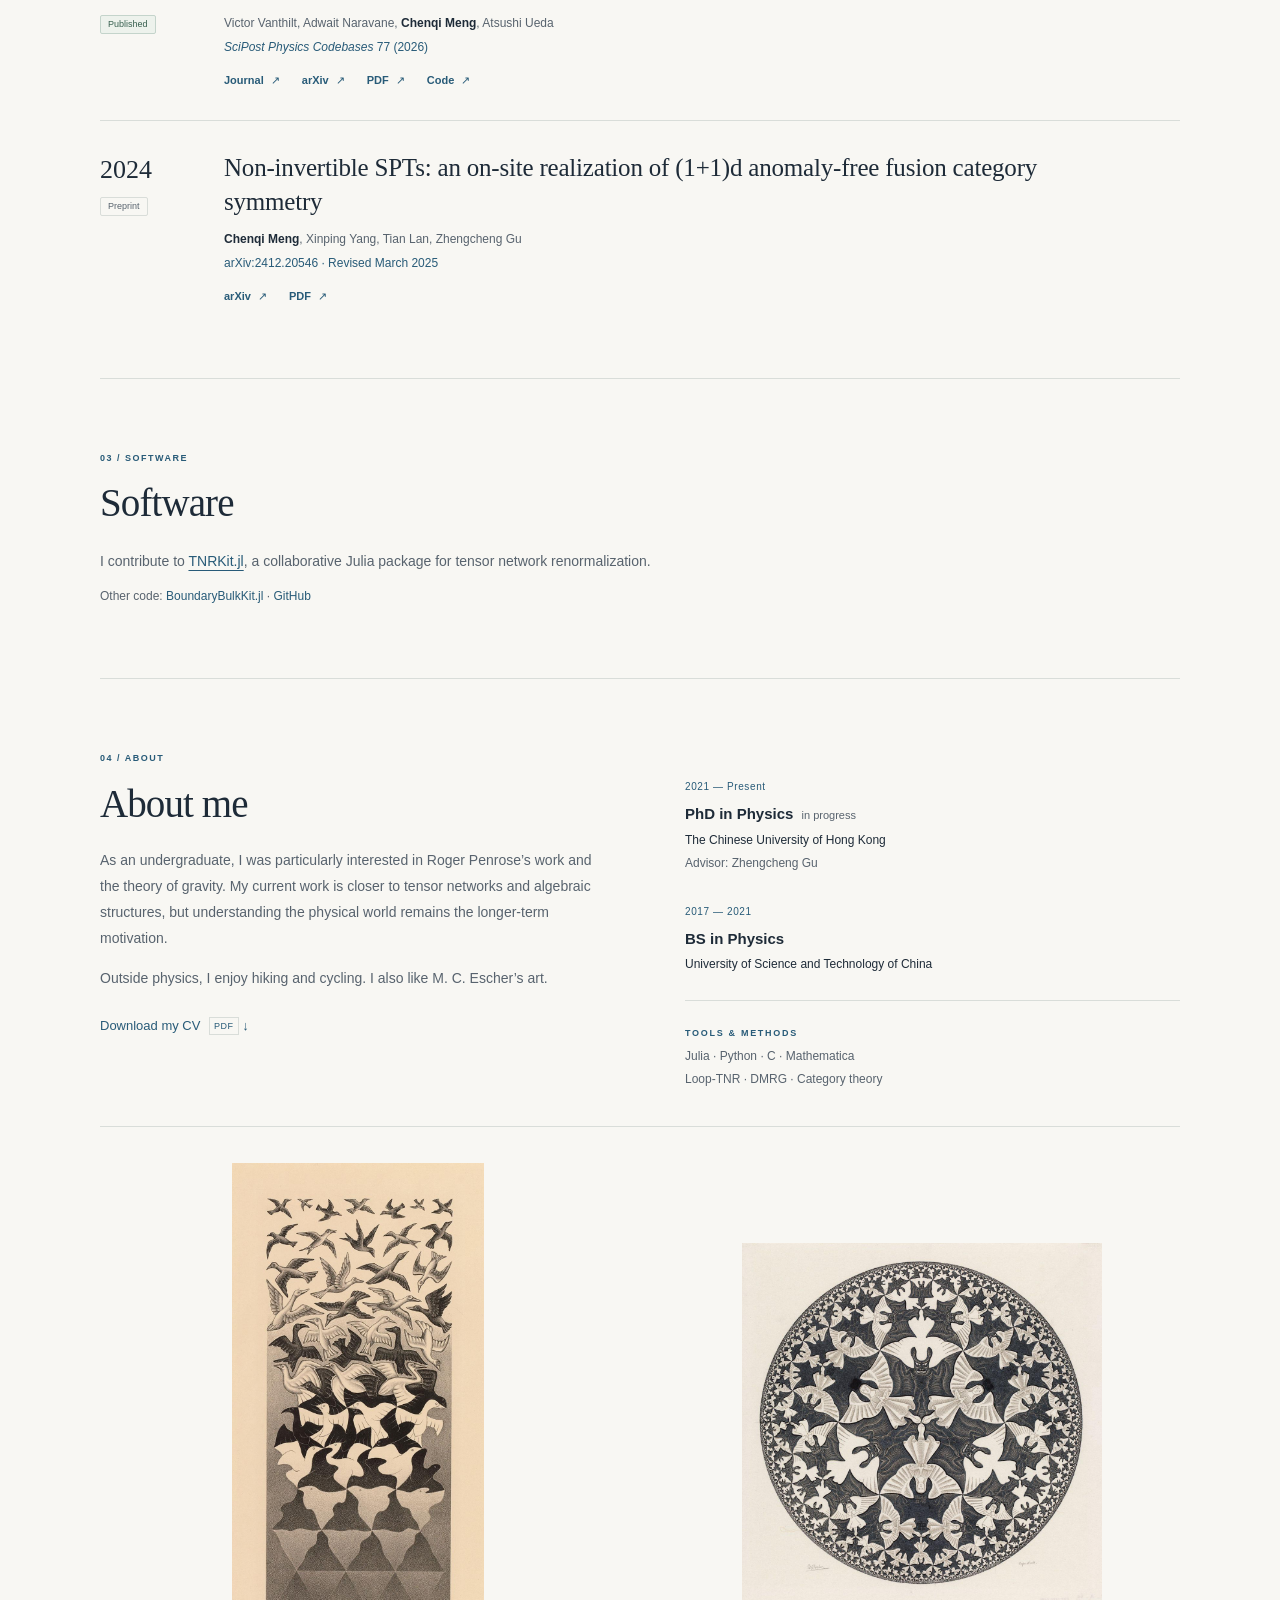
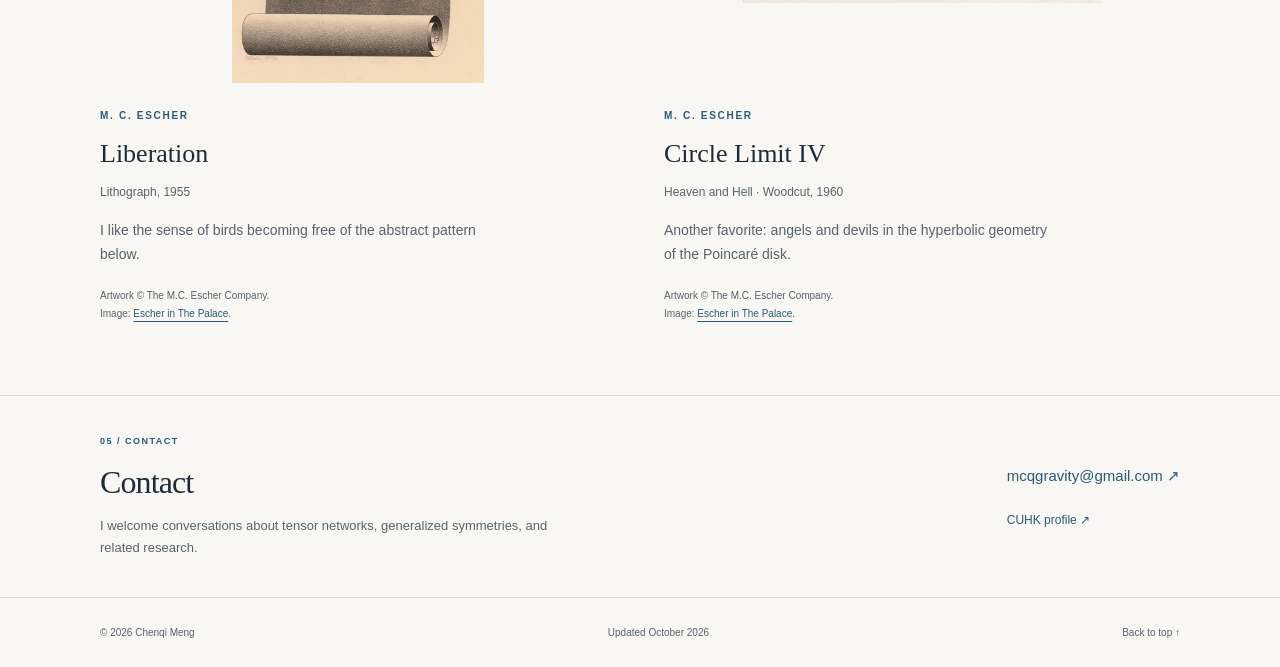
==== commit 114901d4: "Enlarge Liberation print for clearer detail" ====
--- a/index.html
+++ b/index.html
@@ -167,7 +167,7 @@
         <p class="methods"><span class="eyebrow">Tools &amp; methods</span><br>Julia · Python · C · Mathematica<br>Loop-TNR · DMRG · Category theory</p>
       </div>
       <div class="escher-gallery" id="escher">
-        <figure class="escher-art">
+        <figure class="escher-art escher-art--liberation">
           <a href="https://escherinhetpaleis.nl/en/about-escher/escher-today/liberation-print-1955" aria-label="View Liberation at Escher in The Palace">
             <img src="assets/escher-liberation.jpg" alt="A vertical scroll unfolds from geometric shapes at the bottom into birds flying freely in different directions above." width="778" height="1600" loading="lazy" decoding="async">
           </a>
--- a/styles.css
+++ b/styles.css
@@ -100,8 +100,9 @@
 .about-grid .text-link { display: inline-block; margin-top: 23px; }
 .escher-gallery { grid-column: 1 / -1; display: grid; grid-template-columns: repeat(2, minmax(0, 1fr)); gap: 48px; padding-top: 36px; border-top: 1px solid var(--line); }
 .escher-art { margin: 0; min-width: 0; }
-.escher-art > a { display: flex; align-items: center; justify-content: center; height: 360px; margin-bottom: 25px; }
+.escher-art > a { display: flex; align-items: center; justify-content: center; height: 520px; margin-bottom: 25px; }
 .escher-art img { width: auto; height: auto; max-width: 100%; max-height: 360px; }
+.escher-art--liberation img { max-height: 520px; }
 .escher-art h3 { font-size: 26px; margin-top: 8px; }
 .escher-art cite { font-style: normal; }
 .artwork-date { font-size: 12px; color: var(--muted); margin-top: 5px; }
@@ -181,7 +182,8 @@
   .software-item p { font-size: 14px; }
   .about-grid { grid-template-columns: 1fr; gap: 25px; }
   .escher-gallery { grid-template-columns: 1fr; gap: 36px; padding-top: 28px; }
-  .escher-art > a { max-width: 360px; }
+  .escher-art > a { max-width: 360px; height: 360px; }
+  .escher-art--liberation > a { height: 520px; }
   .education { padding-top: 0; }
   .education article > p:not(.education-date) { font-size: 13px; }
   .contact-inner { grid-template-columns: 1fr; gap: 26px; }
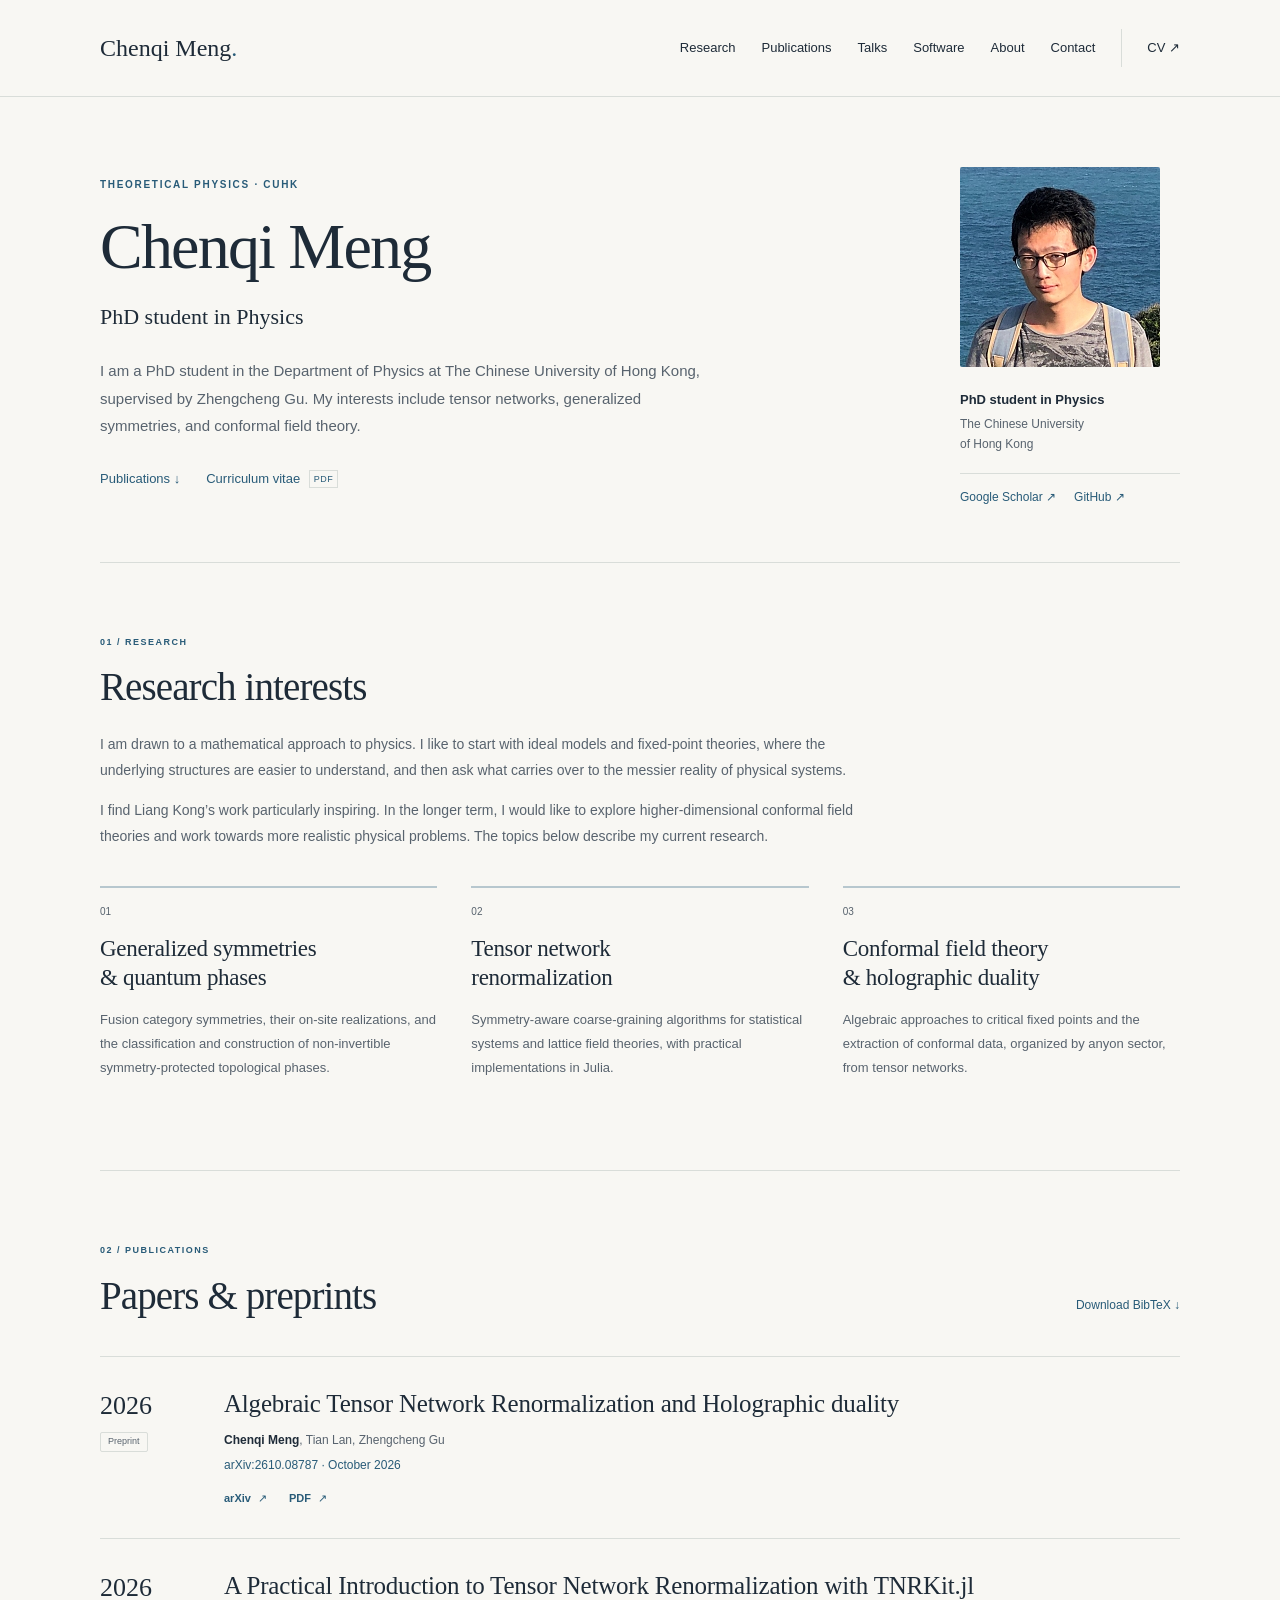
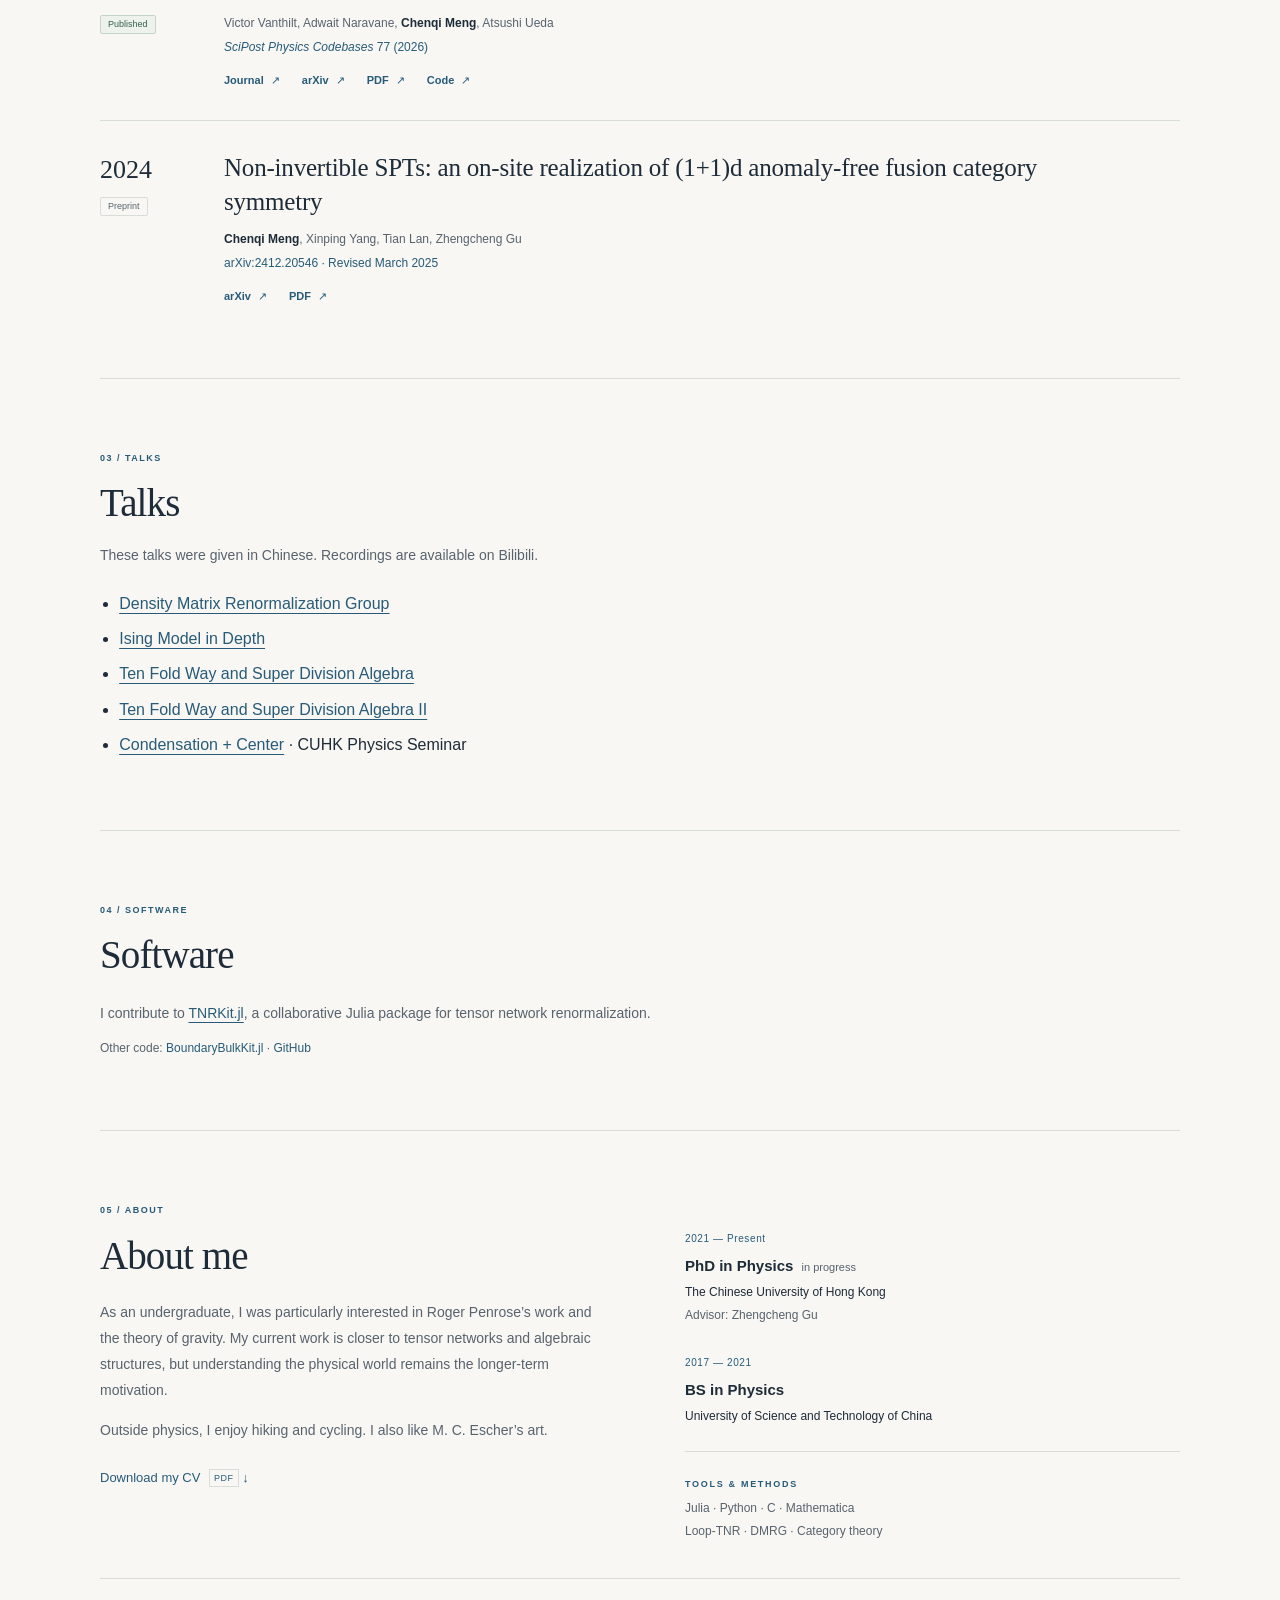
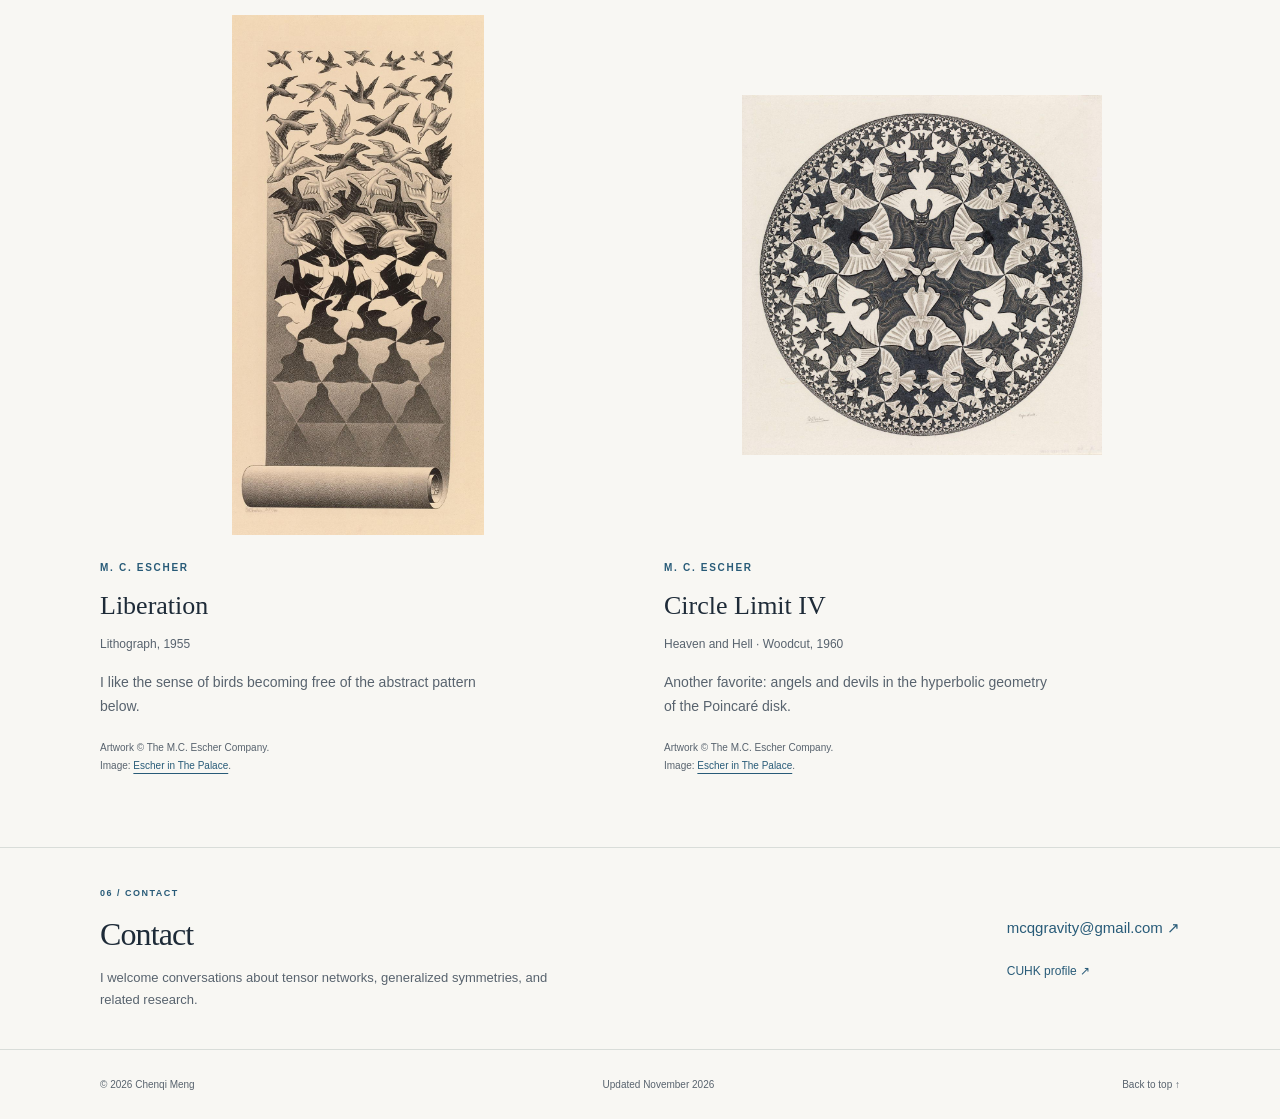
==== commit c1e9c70a: "Add five Chinese-language talk recordings to the homepage" ====
--- a/index.html
+++ b/index.html
@@ -14,7 +14,7 @@
   <meta property="og:image" content="https://chenqitrg.github.io/assets/chenqi-meng.jpg">
   <meta property="og:image:alt" content="Portrait of Chenqi Meng">
   <link rel="icon" href="assets/favicon.svg" type="image/svg+xml">
-  <link rel="stylesheet" href="styles.css">
+  <link rel="stylesheet" href="styles.css?v=20261112-talks">
 </head>
 <body>
   <a class="skip-link" href="#main">Skip to content</a>
@@ -24,6 +24,7 @@
       <nav aria-label="Main navigation">
         <a href="#research">Research</a>
         <a href="#publications">Publications</a>
+        <a href="#talks">Talks</a>
         <a href="#software">Software</a>
         <a href="#about">About</a>
         <a href="#contact">Contact</a>
@@ -133,9 +134,24 @@
       </ol>
     </section>
 
+    <section class="section wrap" id="talks" aria-labelledby="talks-heading">
+      <div class="section-heading">
+        <p class="section-number" aria-hidden="true">03 / TALKS</p>
+        <h2 id="talks-heading">Talks</h2>
+        <p>These talks were given in Chinese. Recordings are available on Bilibili.</p>
+      </div>
+      <ul class="talk-list">
+        <li><a href="https://www.bilibili.com/video/BV1T3Hy6FEDS/">Density Matrix Renormalization Group</a></li>
+        <li><a href="https://www.bilibili.com/video/BV1ev1QBJEqk/">Ising Model in Depth</a></li>
+        <li><a href="https://www.bilibili.com/video/BV1vJZVYSEo8/">Ten Fold Way and Super Division Algebra</a></li>
+        <li><a href="https://www.bilibili.com/video/BV1rVZSY8ER7/">Ten Fold Way and Super Division Algebra II</a></li>
+        <li><a href="https://www.bilibili.com/video/BV1Ns4y197Av/">Condensation + Center</a> · CUHK Physics Seminar</li>
+      </ul>
+    </section>
+
     <section class="section wrap" id="software" aria-labelledby="software-heading">
       <div class="section-heading">
-        <p class="section-number" aria-hidden="true">03 / SOFTWARE</p>
+        <p class="section-number" aria-hidden="true">04 / SOFTWARE</p>
         <h2 id="software-heading">Software</h2>
       </div>
       <p class="software-note">I contribute to <a href="https://github.com/QuantumKitHub/TNRKit.jl">TNRKit.jl</a>, a collaborative Julia package for tensor network renormalization.</p>
@@ -144,7 +160,7 @@
 
     <section class="section wrap about-grid" id="about" aria-labelledby="about-heading">
       <div class="section-heading">
-        <p class="section-number" aria-hidden="true">04 / ABOUT</p>
+        <p class="section-number" aria-hidden="true">05 / ABOUT</p>
         <h2 id="about-heading">About me</h2>
         <div class="personal-note">
           <p>As an undergraduate, I was particularly interested in Roger Penrose’s work and the theory of gravity. My current work is closer to tensor networks and algebraic structures, but understanding the physical world remains the longer-term motivation.</p>
@@ -197,7 +213,7 @@
     <section class="contact-band" id="contact" aria-labelledby="contact-heading">
       <div class="wrap contact-inner">
         <div>
-          <p class="section-number">05 / CONTACT</p>
+          <p class="section-number">06 / CONTACT</p>
           <h2 id="contact-heading">Contact</h2>
           <p>I welcome conversations about tensor networks, generalized symmetries, and related research.</p>
         </div>
@@ -210,7 +226,7 @@
   </main>
   <footer class="wrap site-footer">
     <p>© 2026 Chenqi Meng</p>
-    <p>Updated October 2026</p>
+    <p>Updated November 2026</p>
     <a href="#top">Back to top <span aria-hidden="true">↑</span></a>
   </footer>
 </body>
--- a/styles.css
+++ b/styles.css
@@ -84,6 +84,9 @@
 .paper-links a { font-size: 11px; font-weight: 600; color: var(--blue); text-decoration: none; }
 .paper-links a:hover { text-decoration: underline; }
 .paper-links a span { font-weight: 400; margin-left: 4px; }
+.talk-list { margin: 22px 0 0; padding-left: 1.2em; }
+.talk-list li + li { margin-top: 8px; }
+.talk-list a { color: var(--blue); }
 .software-grid { display: grid; grid-template-columns: 1fr 1fr; gap: 40px; margin-top: 32px; }
 .software-item { padding-block: 22px 0; border-top: 1px solid var(--line); }
 .software-top { display: flex; justify-content: space-between; align-items: center; gap: 16px; }
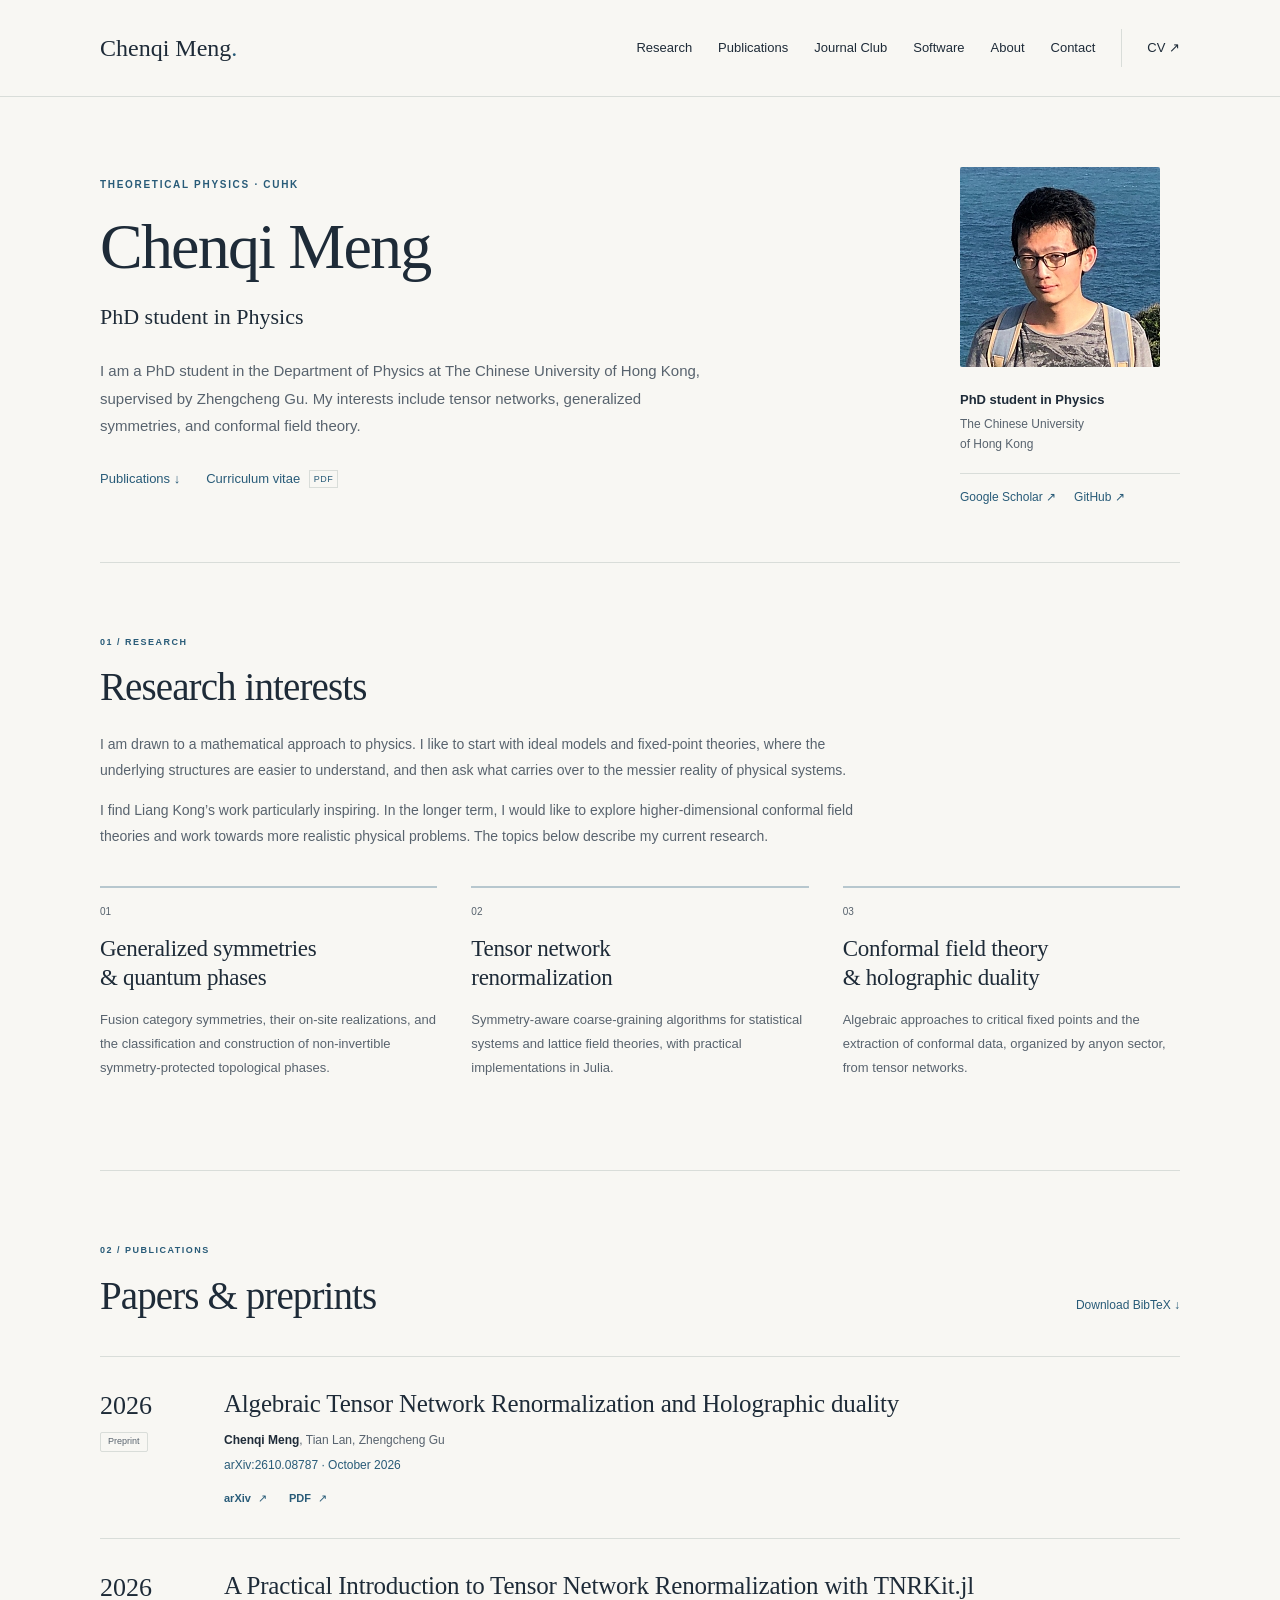
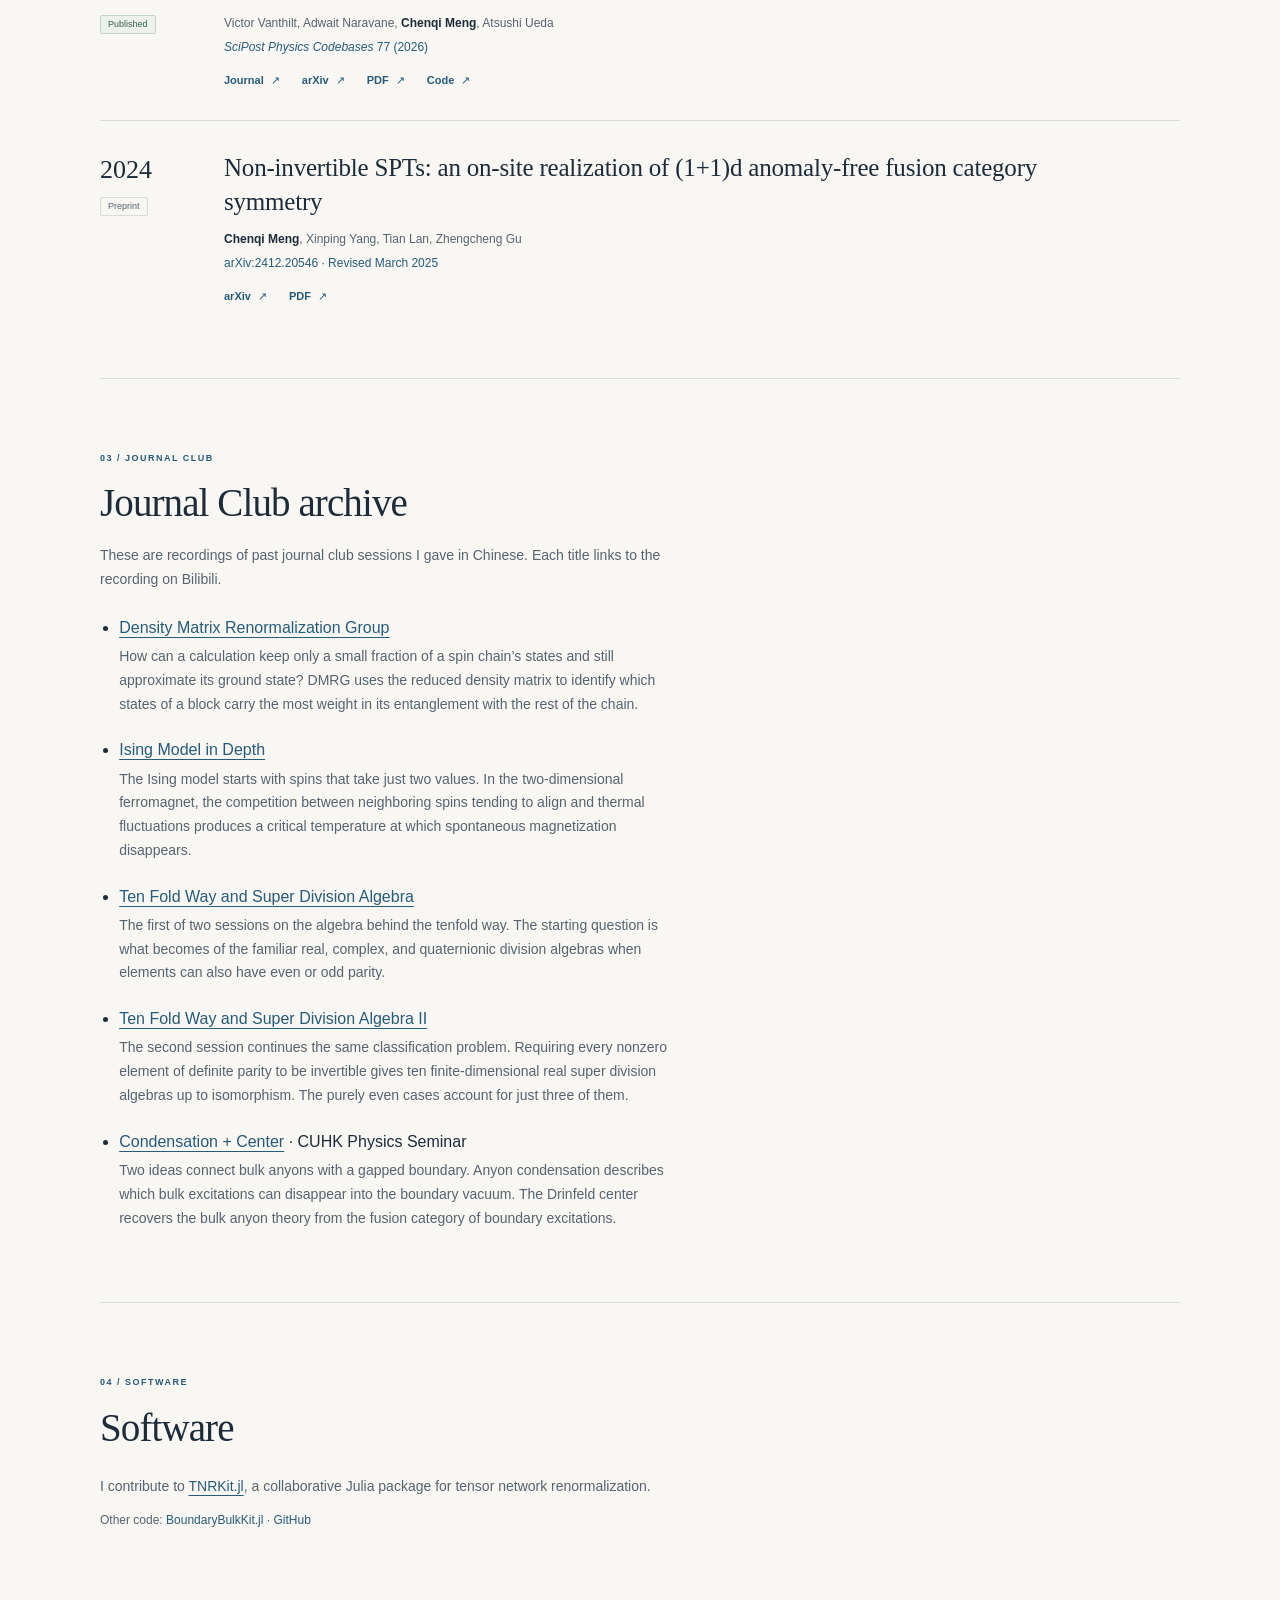
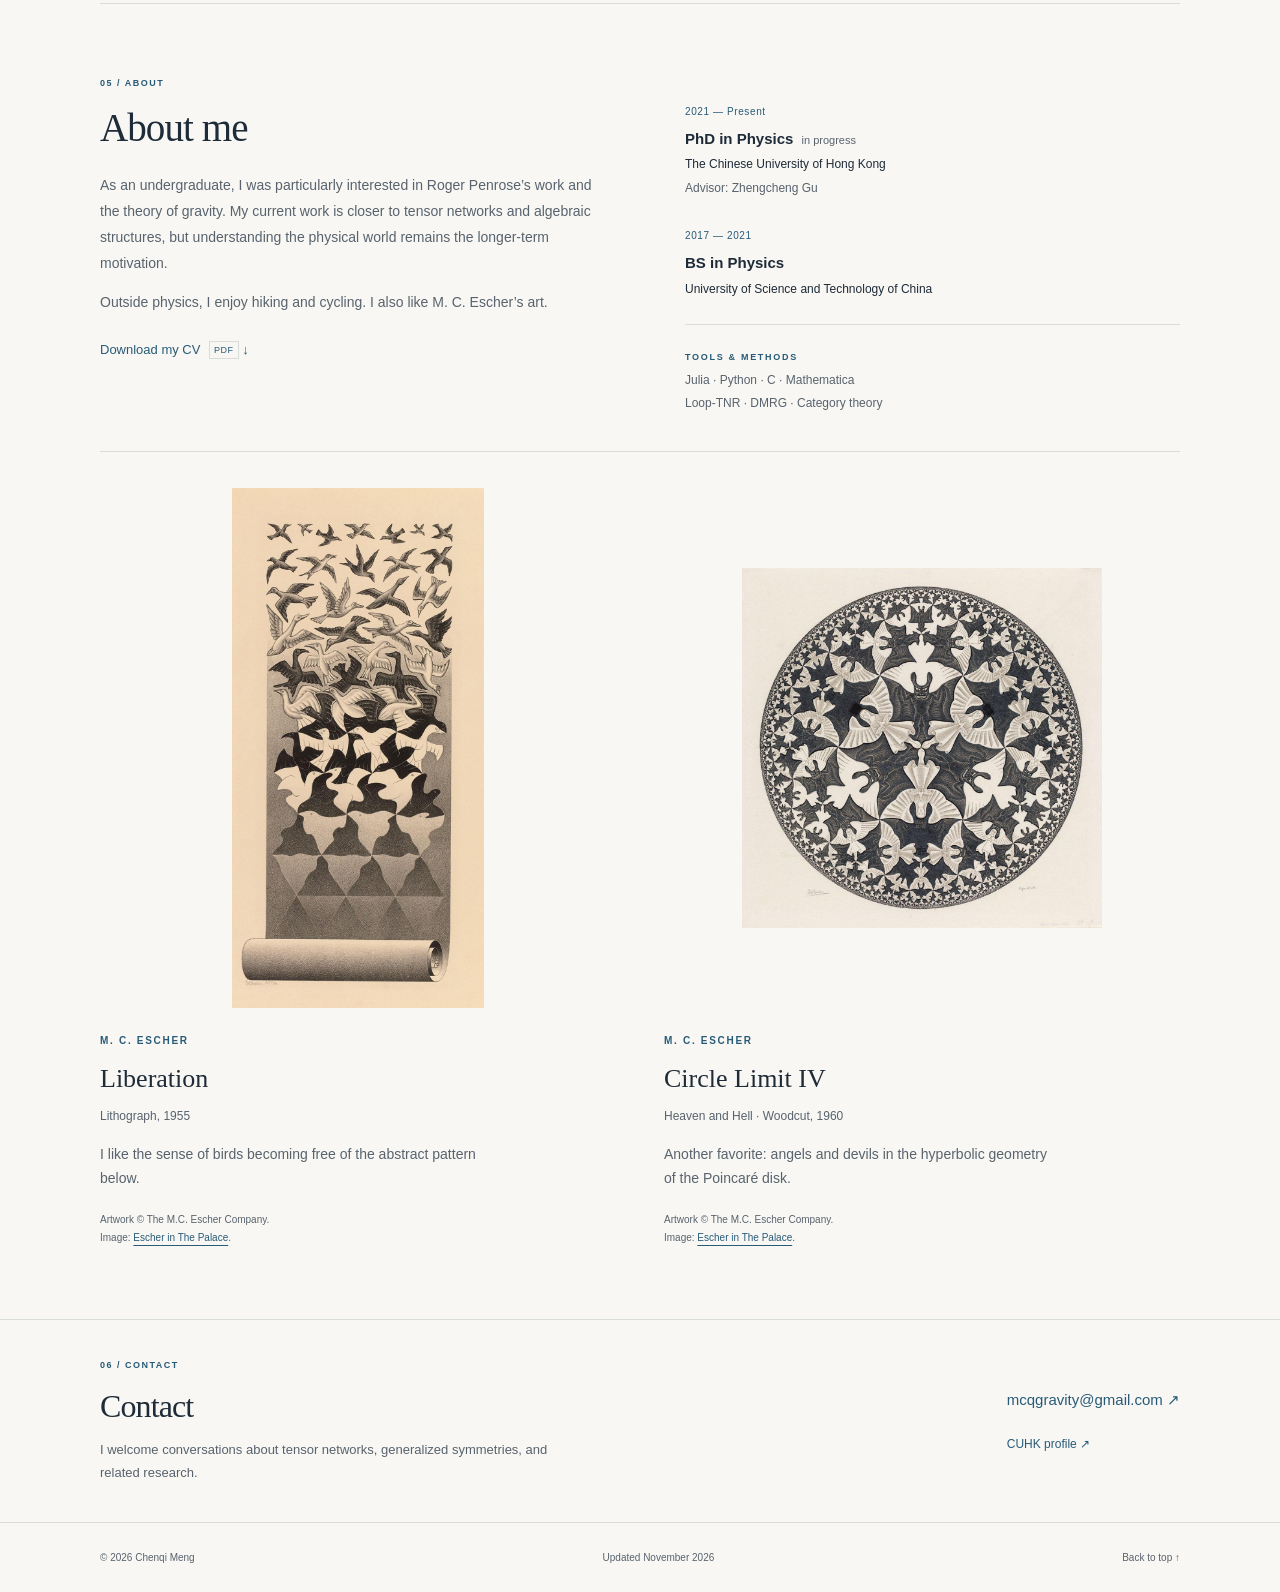
==== commit c05bb5d0: "Present past Chinese journal club recordings with topic descriptions" ====
--- a/index.html
+++ b/index.html
@@ -14,7 +14,7 @@
   <meta property="og:image" content="https://chenqitrg.github.io/assets/chenqi-meng.jpg">
   <meta property="og:image:alt" content="Portrait of Chenqi Meng">
   <link rel="icon" href="assets/favicon.svg" type="image/svg+xml">
-  <link rel="stylesheet" href="styles.css?v=20261112-talks">
+  <link rel="stylesheet" href="styles.css?v=20261112-journal-club">
 </head>
 <body>
   <a class="skip-link" href="#main">Skip to content</a>
@@ -24,7 +24,7 @@
       <nav aria-label="Main navigation">
         <a href="#research">Research</a>
         <a href="#publications">Publications</a>
-        <a href="#talks">Talks</a>
+        <a href="#talks">Journal Club</a>
         <a href="#software">Software</a>
         <a href="#about">About</a>
         <a href="#contact">Contact</a>
@@ -136,16 +136,31 @@
 
     <section class="section wrap" id="talks" aria-labelledby="talks-heading">
       <div class="section-heading">
-        <p class="section-number" aria-hidden="true">03 / TALKS</p>
-        <h2 id="talks-heading">Talks</h2>
-        <p>These talks were given in Chinese. Recordings are available on Bilibili.</p>
+        <p class="section-number" aria-hidden="true">03 / JOURNAL CLUB</p>
+        <h2 id="talks-heading">Journal Club archive</h2>
+        <p>These are recordings of past journal club sessions I gave in Chinese. Each title links to the recording on Bilibili.</p>
       </div>
       <ul class="talk-list">
-        <li><a href="https://www.bilibili.com/video/BV1T3Hy6FEDS/">Density Matrix Renormalization Group</a></li>
-        <li><a href="https://www.bilibili.com/video/BV1ev1QBJEqk/">Ising Model in Depth</a></li>
-        <li><a href="https://www.bilibili.com/video/BV1vJZVYSEo8/">Ten Fold Way and Super Division Algebra</a></li>
-        <li><a href="https://www.bilibili.com/video/BV1rVZSY8ER7/">Ten Fold Way and Super Division Algebra II</a></li>
-        <li><a href="https://www.bilibili.com/video/BV1Ns4y197Av/">Condensation + Center</a> · CUHK Physics Seminar</li>
+        <li>
+          <a href="https://www.bilibili.com/video/BV1T3Hy6FEDS/">Density Matrix Renormalization Group</a>
+          <p>How can a calculation keep only a small fraction of a spin chain’s states and still approximate its ground state? DMRG uses the reduced density matrix to identify which states of a block carry the most weight in its entanglement with the rest of the chain.</p>
+        </li>
+        <li>
+          <a href="https://www.bilibili.com/video/BV1ev1QBJEqk/">Ising Model in Depth</a>
+          <p>The Ising model starts with spins that take just two values. In the two-dimensional ferromagnet, the competition between neighboring spins tending to align and thermal fluctuations produces a critical temperature at which spontaneous magnetization disappears.</p>
+        </li>
+        <li>
+          <a href="https://www.bilibili.com/video/BV1vJZVYSEo8/">Ten Fold Way and Super Division Algebra</a>
+          <p>The first of two sessions on the algebra behind the tenfold way. The starting question is what becomes of the familiar real, complex, and quaternionic division algebras when elements can also have even or odd parity.</p>
+        </li>
+        <li>
+          <a href="https://www.bilibili.com/video/BV1rVZSY8ER7/">Ten Fold Way and Super Division Algebra II</a>
+          <p>The second session continues the same classification problem. Requiring every nonzero element of definite parity to be invertible gives ten finite-dimensional real super division algebras up to isomorphism. The purely even cases account for just three of them.</p>
+        </li>
+        <li>
+          <a href="https://www.bilibili.com/video/BV1Ns4y197Av/">Condensation + Center</a> · CUHK Physics Seminar
+          <p>Two ideas connect bulk anyons with a gapped boundary. Anyon condensation describes which bulk excitations can disappear into the boundary vacuum. The Drinfeld center recovers the bulk anyon theory from the fusion category of boundary excitations.</p>
+        </li>
       </ul>
     </section>
 
--- a/styles.css
+++ b/styles.css
@@ -85,7 +85,8 @@
 .paper-links a:hover { text-decoration: underline; }
 .paper-links a span { font-weight: 400; margin-left: 4px; }
 .talk-list { margin: 22px 0 0; padding-left: 1.2em; }
-.talk-list li + li { margin-top: 8px; }
+.talk-list li + li { margin-top: 20px; }
+.talk-list p { max-width: 72ch; margin-top: 4px; color: var(--muted); font-size: 14px; }
 .talk-list a { color: var(--blue); }
 .software-grid { display: grid; grid-template-columns: 1fr 1fr; gap: 40px; margin-top: 32px; }
 .software-item { padding-block: 22px 0; border-top: 1px solid var(--line); }
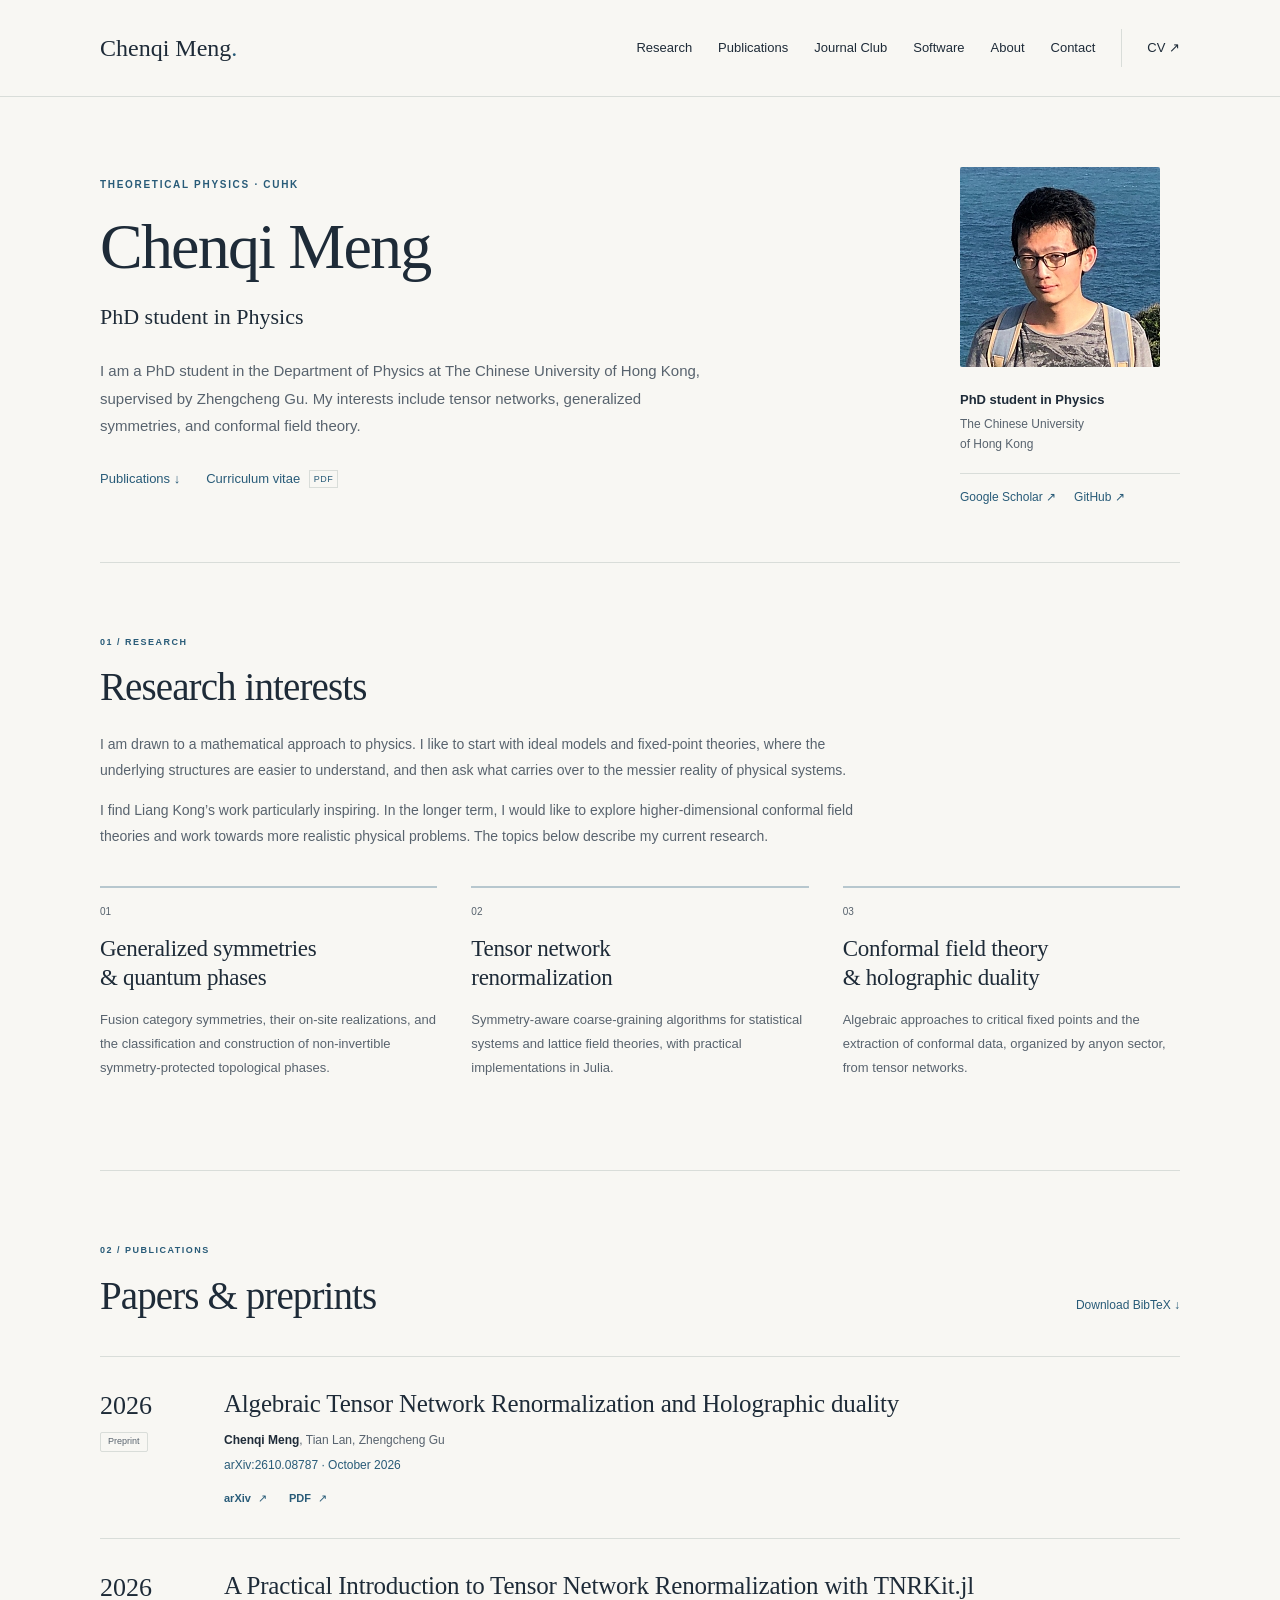
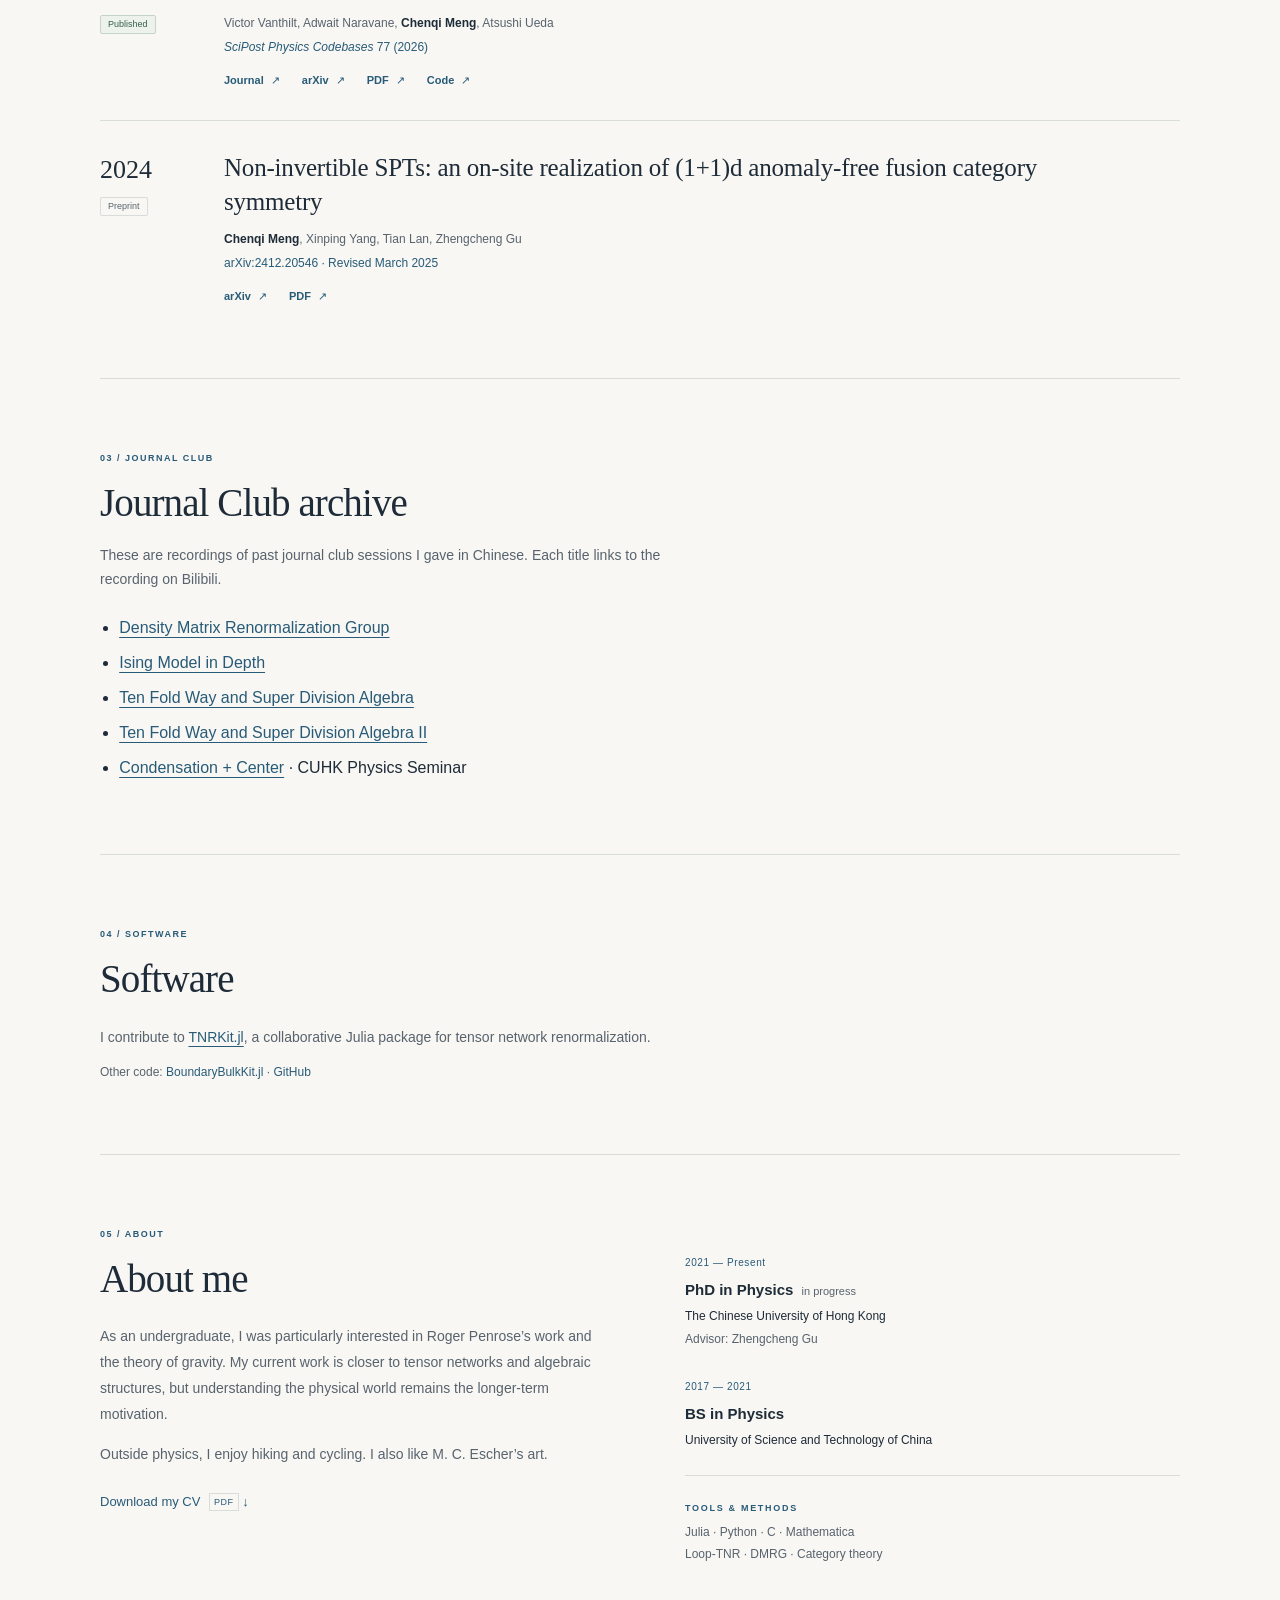
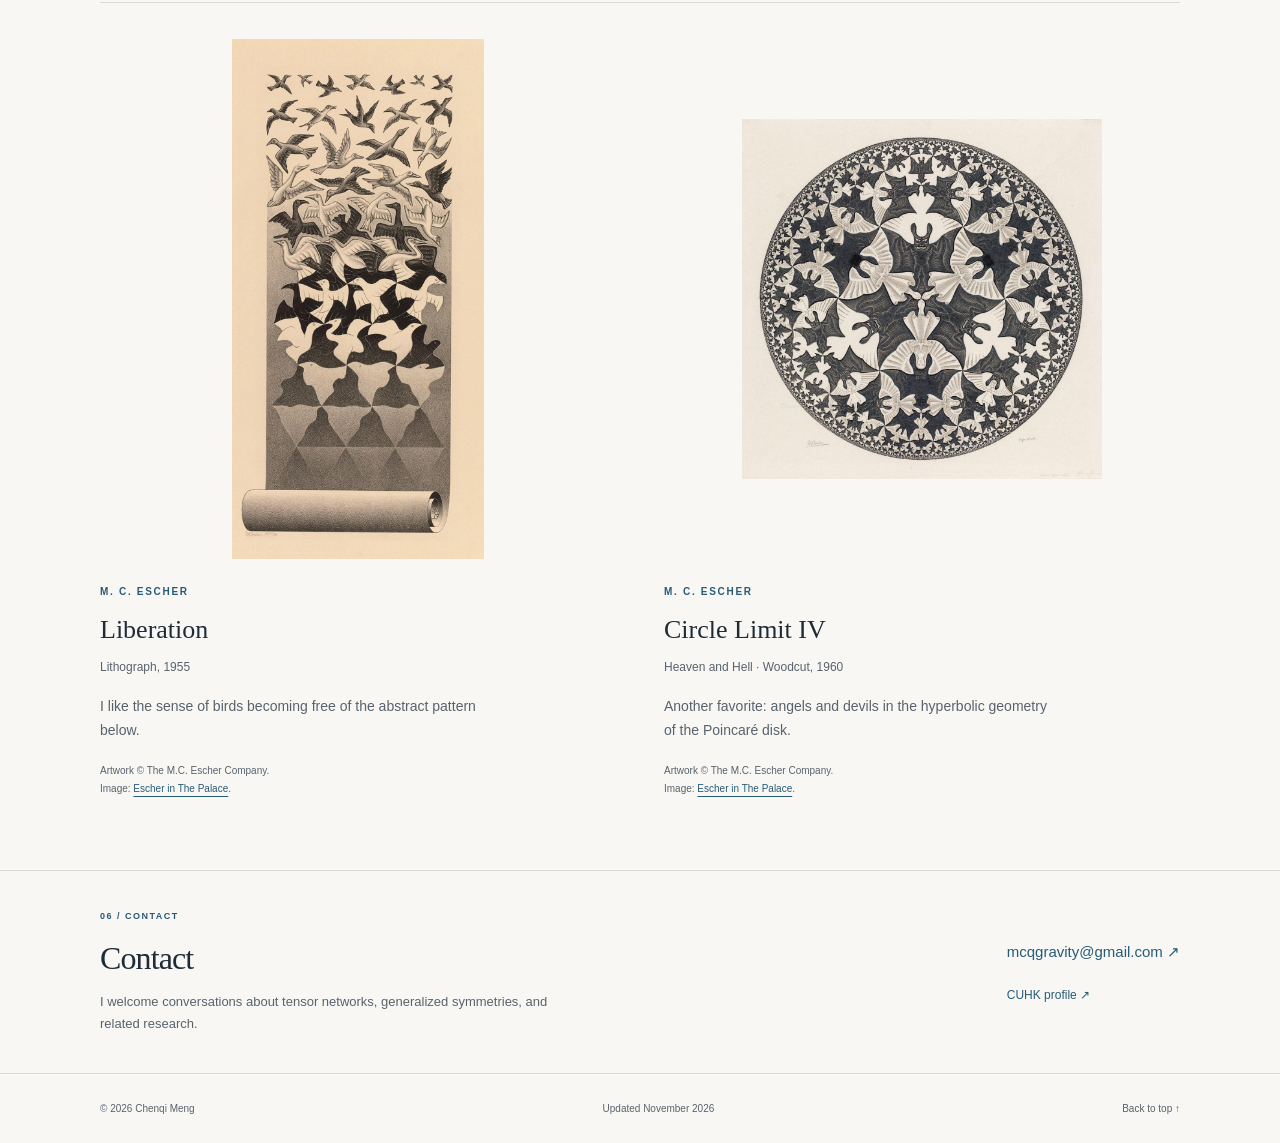
==== commit eedc6509: "Remove individual journal club recording descriptions" ====
--- a/index.html
+++ b/index.html
@@ -14,7 +14,7 @@
   <meta property="og:image" content="https://chenqitrg.github.io/assets/chenqi-meng.jpg">
   <meta property="og:image:alt" content="Portrait of Chenqi Meng">
   <link rel="icon" href="assets/favicon.svg" type="image/svg+xml">
-  <link rel="stylesheet" href="styles.css?v=20261112-journal-club">
+  <link rel="stylesheet" href="styles.css?v=20261112-journal-club-list">
 </head>
 <body>
   <a class="skip-link" href="#main">Skip to content</a>
@@ -143,23 +143,18 @@
       <ul class="talk-list">
         <li>
           <a href="https://www.bilibili.com/video/BV1T3Hy6FEDS/">Density Matrix Renormalization Group</a>
-          <p>How can a calculation keep only a small fraction of a spin chain’s states and still approximate its ground state? DMRG uses the reduced density matrix to identify which states of a block carry the most weight in its entanglement with the rest of the chain.</p>
         </li>
         <li>
           <a href="https://www.bilibili.com/video/BV1ev1QBJEqk/">Ising Model in Depth</a>
-          <p>The Ising model starts with spins that take just two values. In the two-dimensional ferromagnet, the competition between neighboring spins tending to align and thermal fluctuations produces a critical temperature at which spontaneous magnetization disappears.</p>
         </li>
         <li>
           <a href="https://www.bilibili.com/video/BV1vJZVYSEo8/">Ten Fold Way and Super Division Algebra</a>
-          <p>The first of two sessions on the algebra behind the tenfold way. The starting question is what becomes of the familiar real, complex, and quaternionic division algebras when elements can also have even or odd parity.</p>
         </li>
         <li>
           <a href="https://www.bilibili.com/video/BV1rVZSY8ER7/">Ten Fold Way and Super Division Algebra II</a>
-          <p>The second session continues the same classification problem. Requiring every nonzero element of definite parity to be invertible gives ten finite-dimensional real super division algebras up to isomorphism. The purely even cases account for just three of them.</p>
         </li>
         <li>
           <a href="https://www.bilibili.com/video/BV1Ns4y197Av/">Condensation + Center</a> · CUHK Physics Seminar
-          <p>Two ideas connect bulk anyons with a gapped boundary. Anyon condensation describes which bulk excitations can disappear into the boundary vacuum. The Drinfeld center recovers the bulk anyon theory from the fusion category of boundary excitations.</p>
         </li>
       </ul>
     </section>
--- a/styles.css
+++ b/styles.css
@@ -85,8 +85,7 @@
 .paper-links a:hover { text-decoration: underline; }
 .paper-links a span { font-weight: 400; margin-left: 4px; }
 .talk-list { margin: 22px 0 0; padding-left: 1.2em; }
-.talk-list li + li { margin-top: 20px; }
-.talk-list p { max-width: 72ch; margin-top: 4px; color: var(--muted); font-size: 14px; }
+.talk-list li + li { margin-top: 8px; }
 .talk-list a { color: var(--blue); }
 .software-grid { display: grid; grid-template-columns: 1fr 1fr; gap: 40px; margin-top: 32px; }
 .software-item { padding-block: 22px 0; border-top: 1px solid var(--line); }
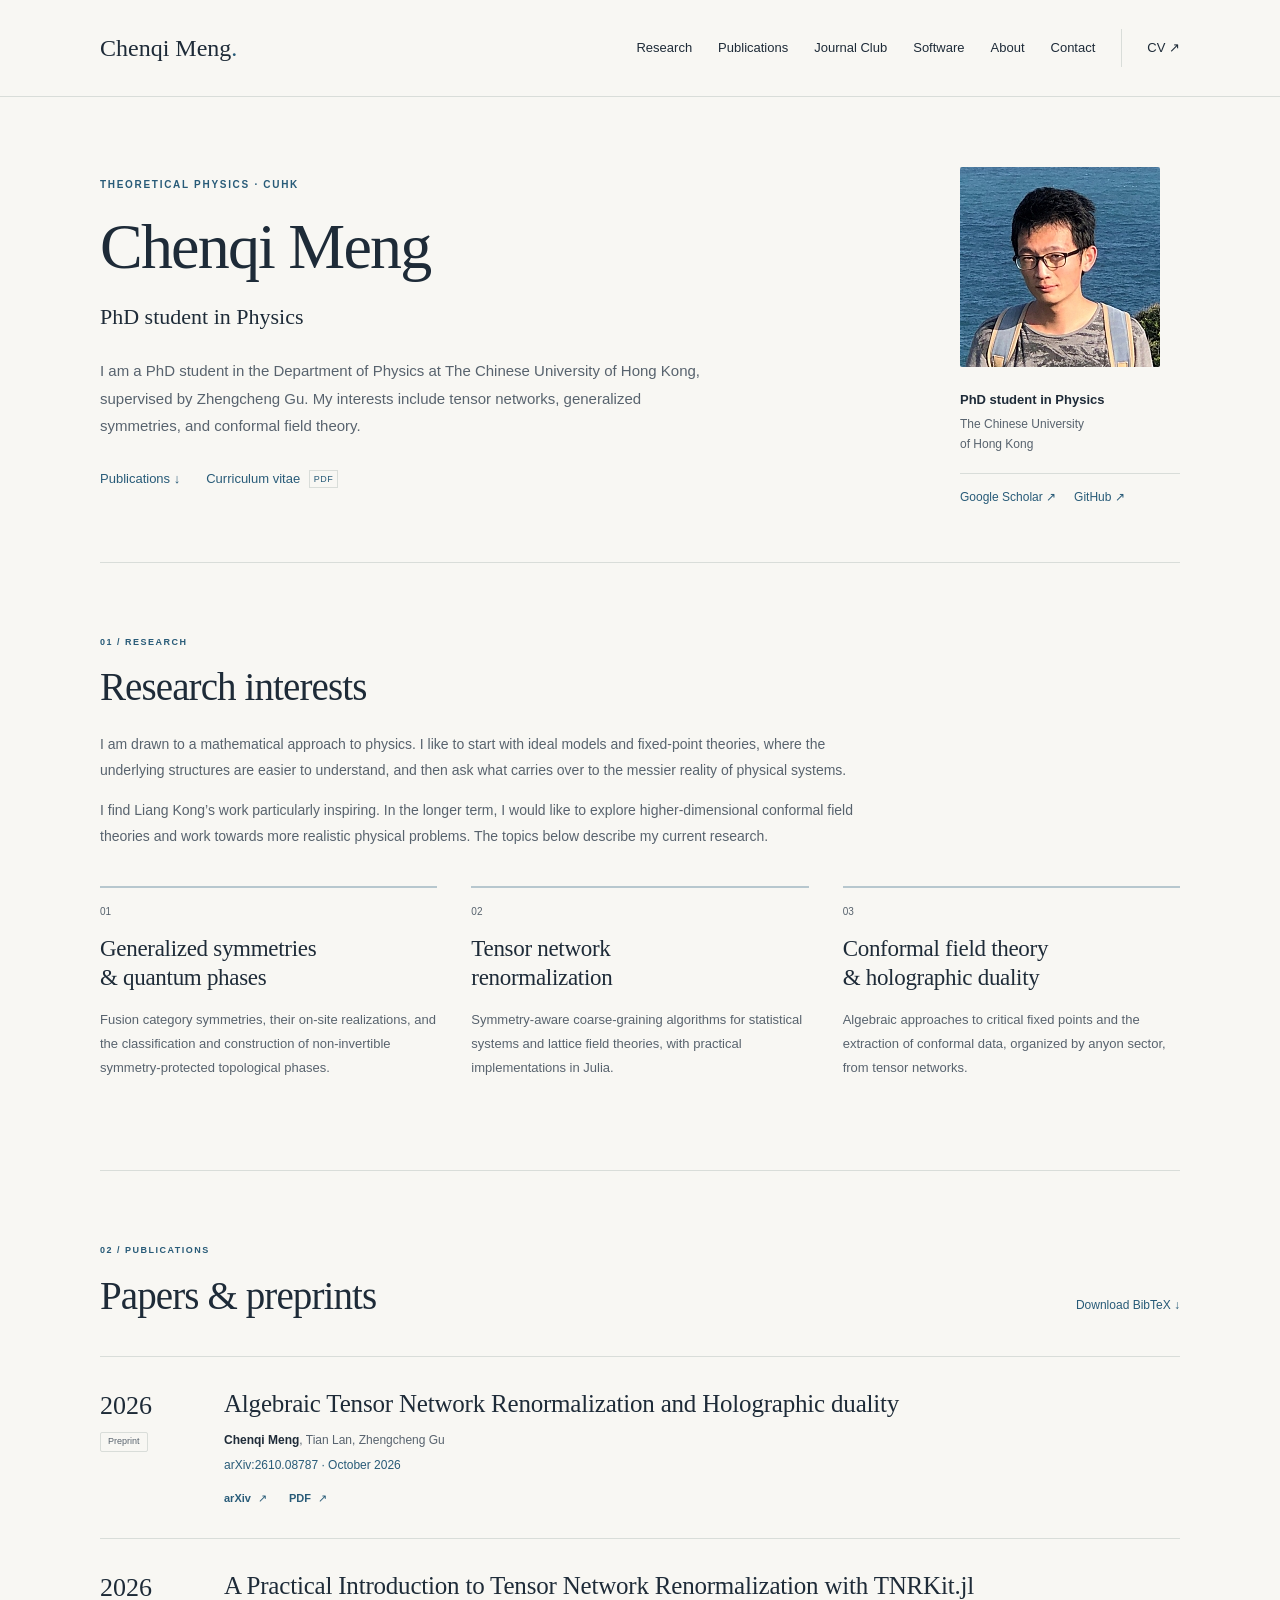
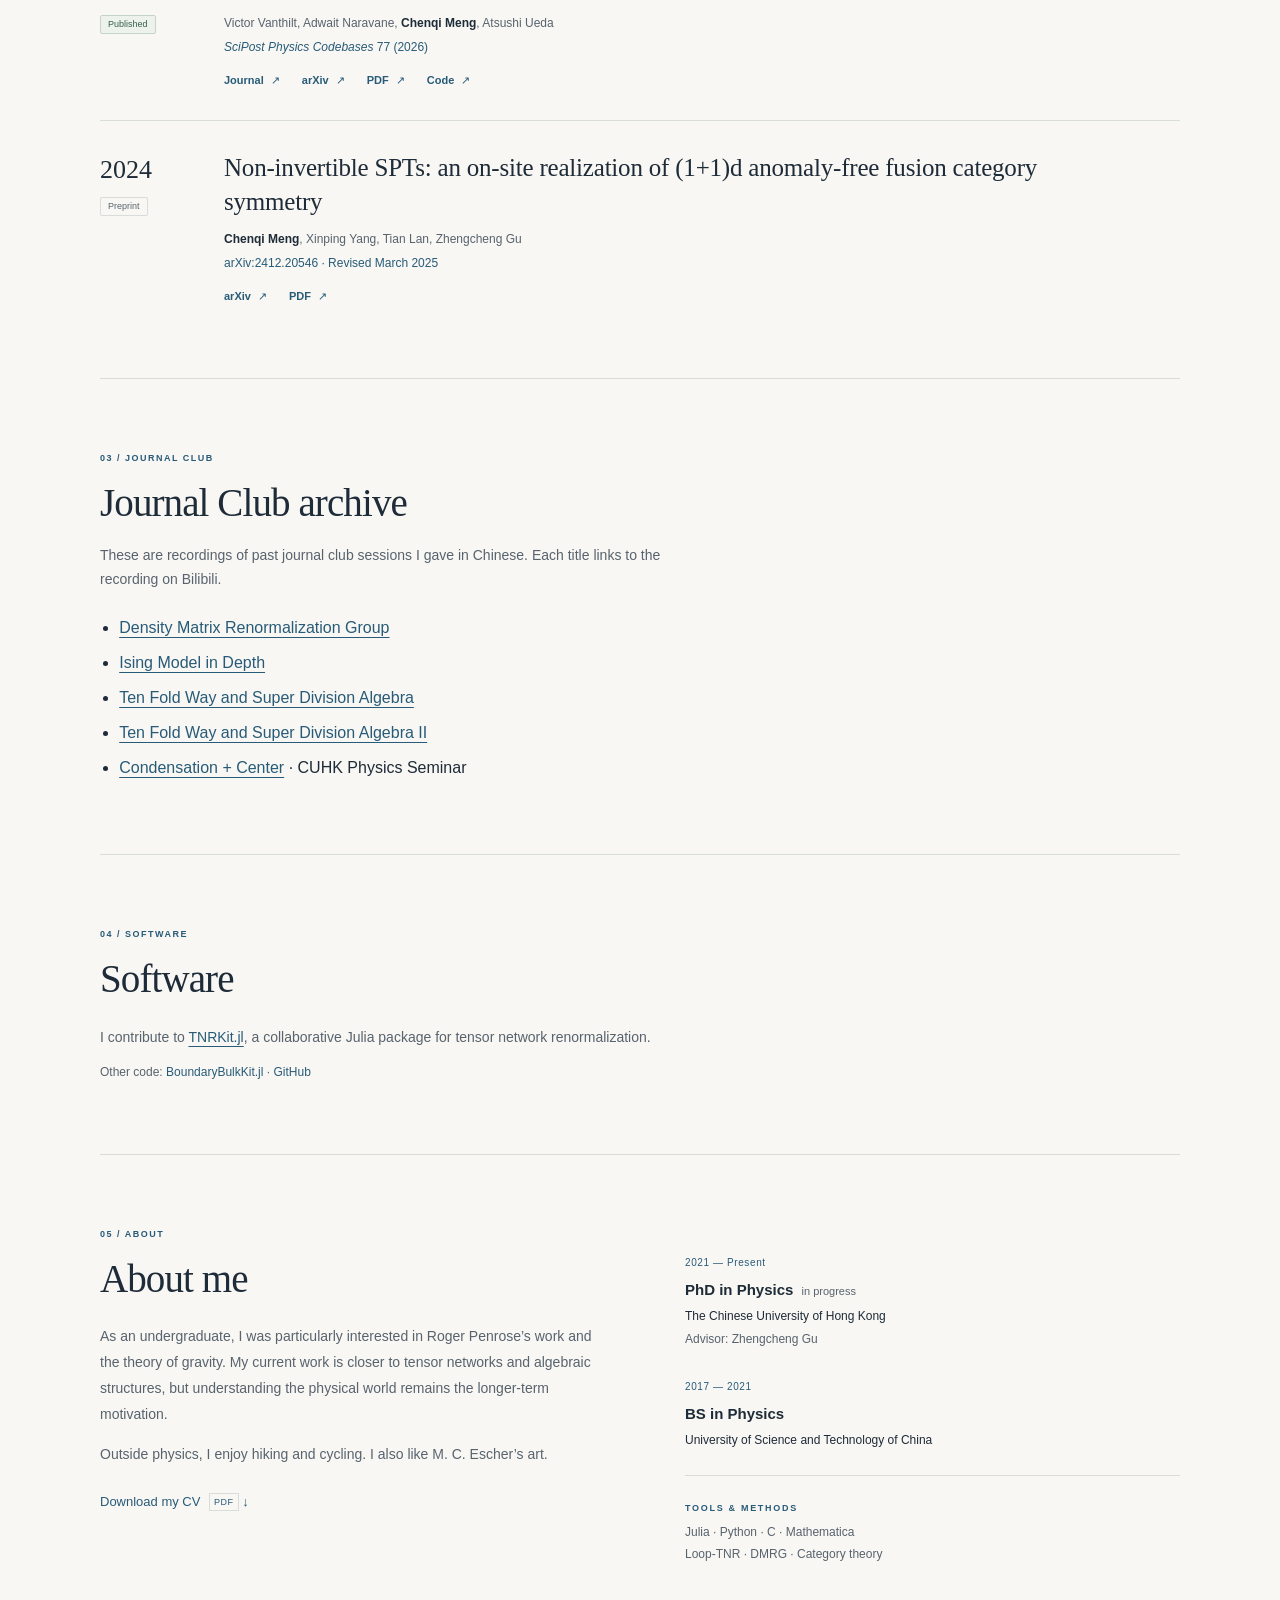
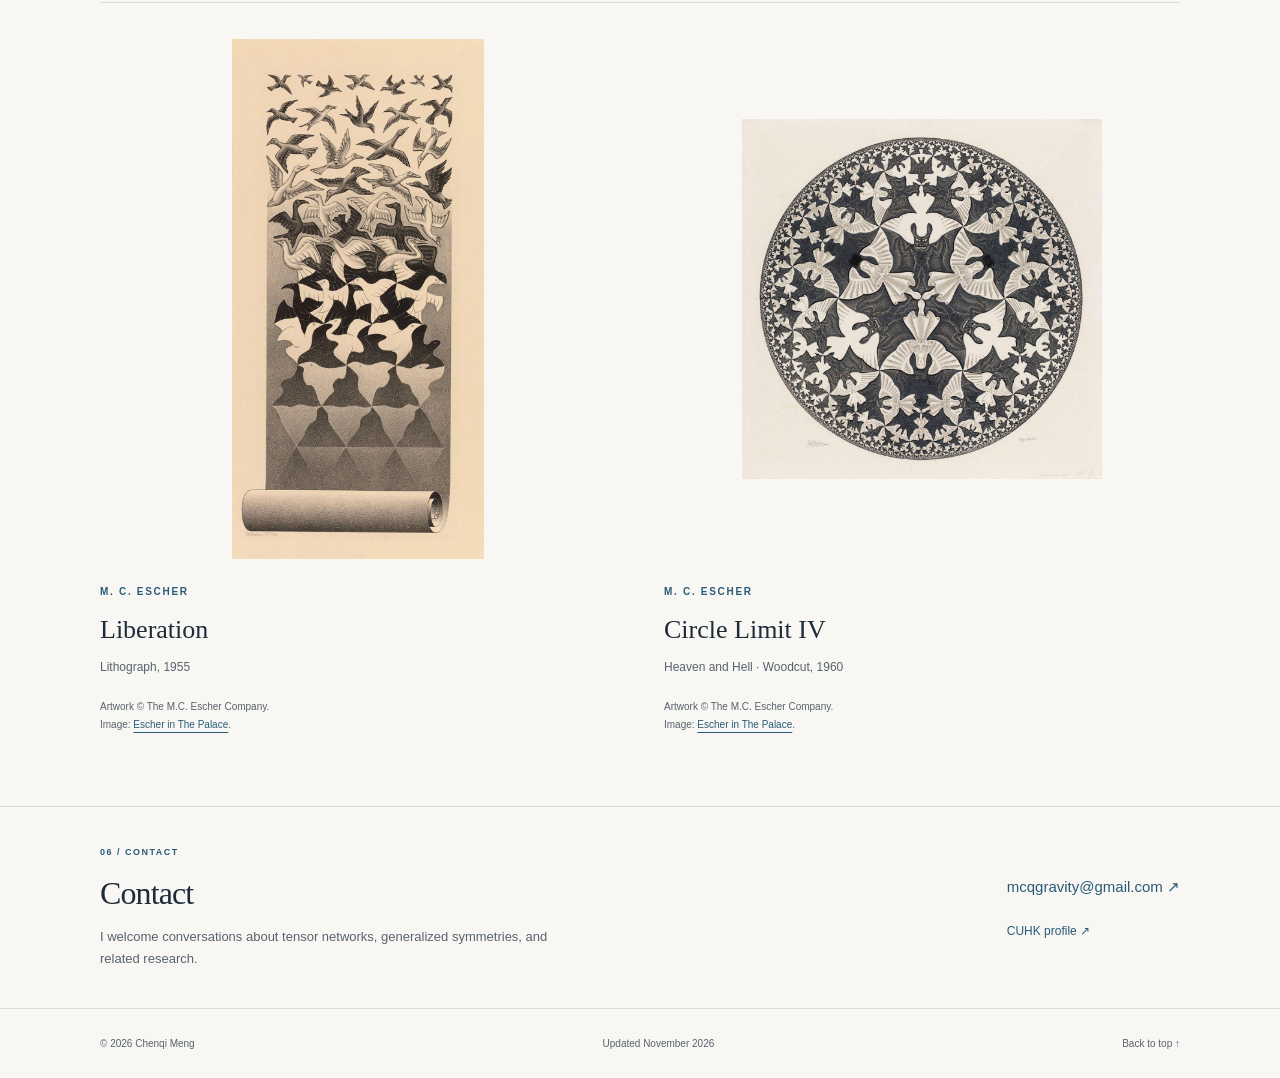
==== commit 361ff5f8: "Remove personal commentary from Escher captions" ====
--- a/index.html
+++ b/index.html
@@ -201,7 +201,6 @@
             <p class="eyebrow">M. C. Escher</p>
             <h3><cite>Liberation</cite></h3>
             <p class="artwork-date">Lithograph, 1955</p>
-            <p class="artwork-note">I like the sense of birds becoming free of the abstract pattern below.</p>
             <p class="artwork-credit">Artwork © The M.C. Escher Company.<br>Image: <a href="https://escherinhetpaleis.nl/en/about-escher/escher-today/liberation-print-1955">Escher in The Palace</a>.</p>
           </figcaption>
         </figure>
@@ -213,7 +212,6 @@
             <p class="eyebrow">M. C. Escher</p>
             <h3><cite>Circle Limit IV</cite></h3>
             <p class="artwork-date">Heaven and Hell · Woodcut, 1960</p>
-            <p class="artwork-note">Another favorite: angels and devils in the hyperbolic geometry of the Poincaré disk.</p>
             <p class="artwork-credit">Artwork © The M.C. Escher Company.<br>Image: <a href="https://escherinhetpaleis.nl/en/escher-today/circle-limit-iv-heaven-and-hell">Escher in The Palace</a>.</p>
           </figcaption>
         </figure>
--- a/styles.css
+++ b/styles.css
@@ -109,7 +109,6 @@
 .escher-art h3 { font-size: 26px; margin-top: 8px; }
 .escher-art cite { font-style: normal; }
 .artwork-date { font-size: 12px; color: var(--muted); margin-top: 5px; }
-.artwork-note { font-size: 14px; color: var(--muted); max-width: 390px; margin-top: 17px; }
 .artwork-credit { font-size: 10px; color: var(--muted); line-height: 1.8; margin-top: 20px; }
 .artwork-credit a { color: var(--blue); }
 .education { padding-top: 27px; }
